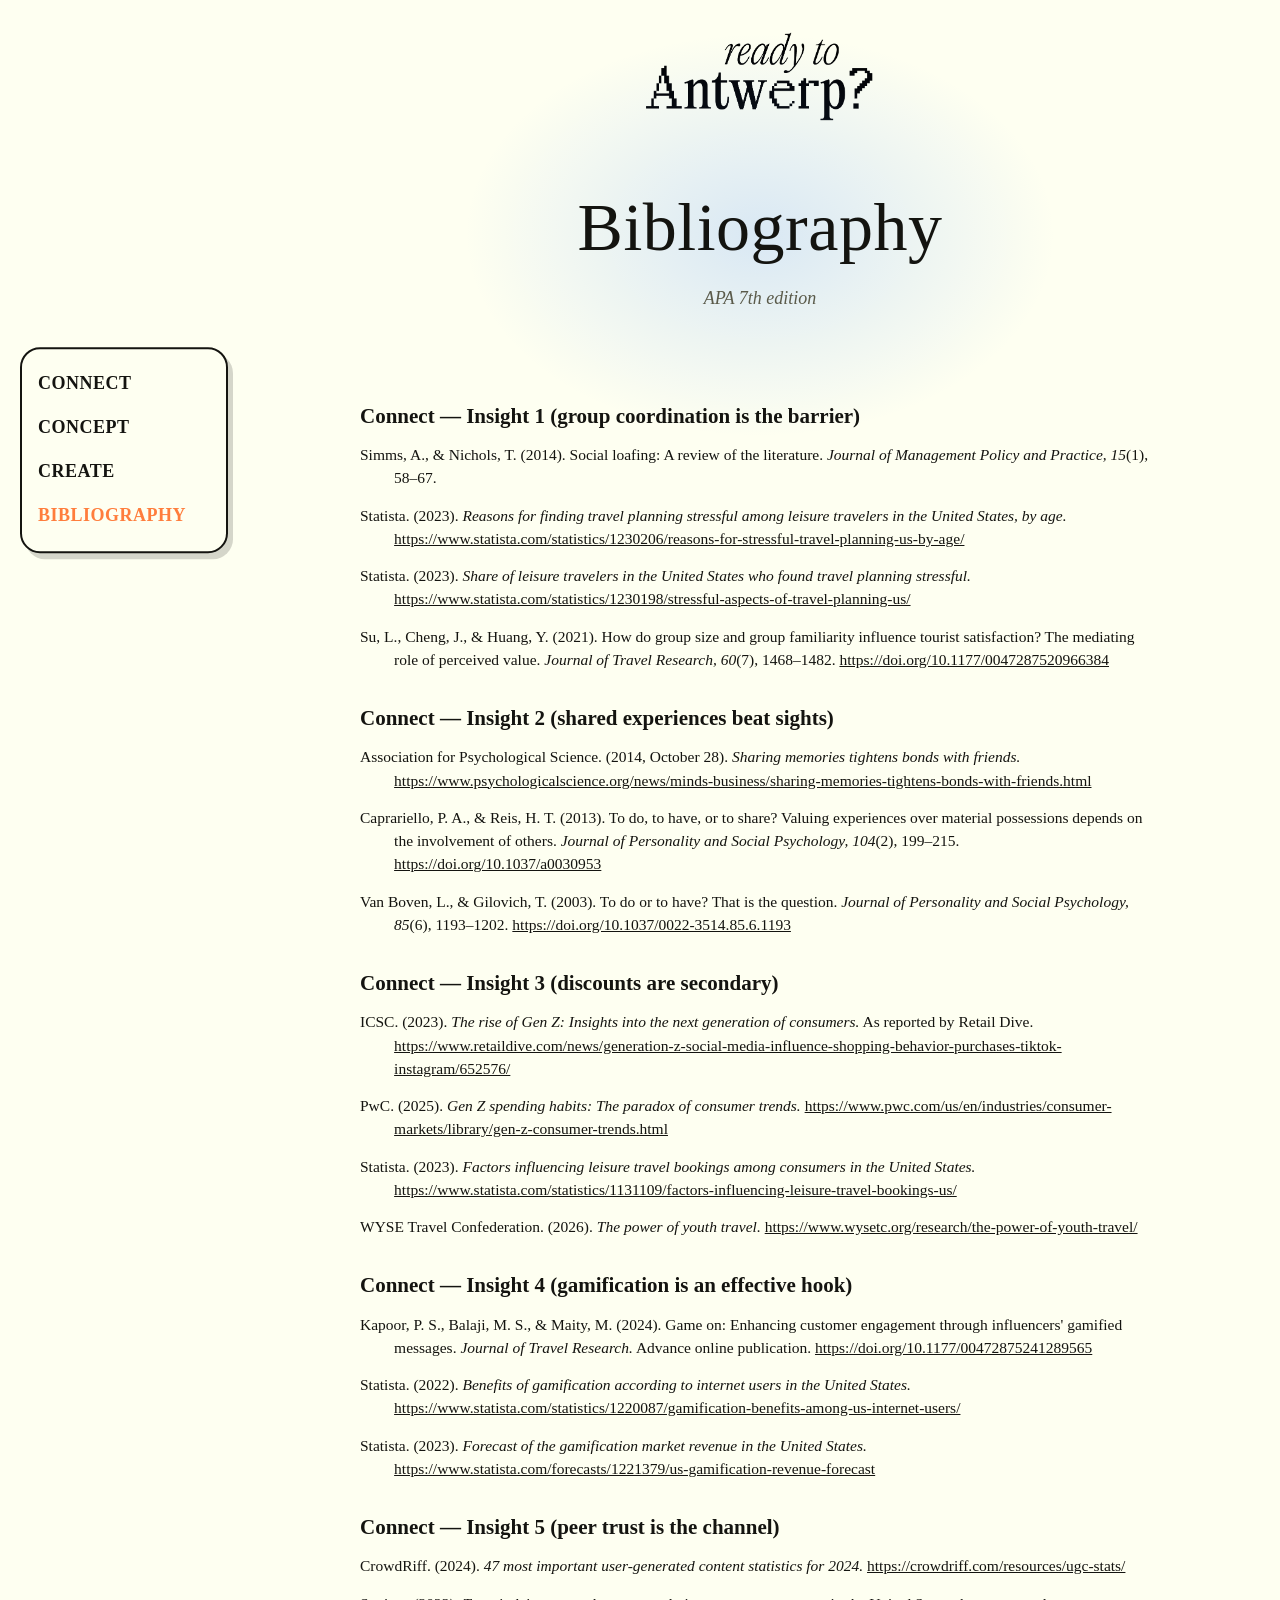
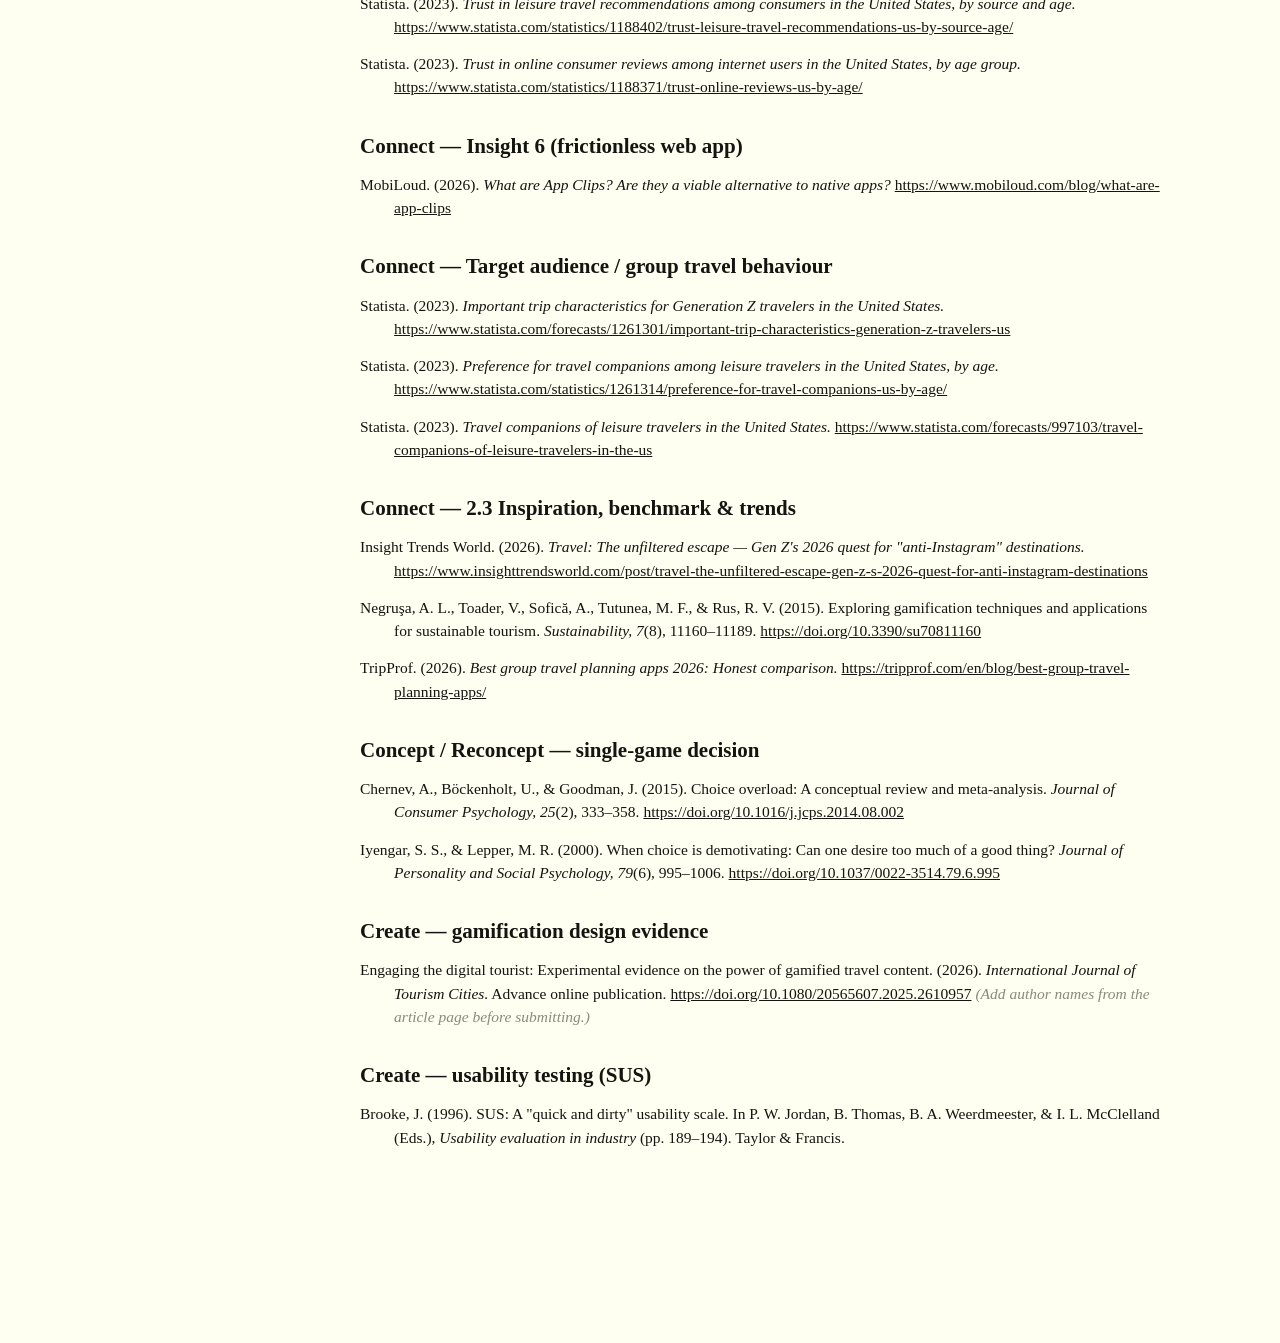
==== bibliography.html @ eff13ce2 "Initial commit" ====
<!DOCTYPE html>
<html lang="en">
<head>
<meta charset="UTF-8">
<meta name="viewport" content="width=device-width, initial-scale=1.0">
<title>Bibliography — Ready to Antwerp?</title>
<link rel="stylesheet" href="assets/style.css">
</head>

<body data-page="biblio">

<!-- ===================== MOBILE MENU BUTTON ===================== -->
<button class="menu-btn" id="menuBtn" aria-label="Open section menu">
  <span class="bars"><i></i><i></i><i></i></span> Sections
</button>

<!-- ============================================================== -->
<!--  SIDEBAR  /  TABLE OF CONTENTS                                  -->
<!-- ============================================================== -->
<nav class="toc" id="toc" aria-label="Page sections">
  <ul>
    <li class="grp" data-group="connect">
      <a class="grp-link" href="index.html">CONNECT</a>
      <ul class="sub">
        <li><a href="#meet-team">Meet team</a></li>
        <li><a href="#briefing">Briefing / Problem</a></li>
        <li><a href="#the-goal">Current / desired situation</a></li>
        <li><a href="#stakeholders">Stakeholder and target audience</a></li>
        <li><a href="#field-research">Field research</a></li>
        <li><a href="#insight-cards">Insight cards</a></li>
        <li><a href="#research-2">Research 2.0</a></li>
        <li><a href="#assumptions">Assumptions</a></li>
        <li><a href="#gamification">Gamification</a></li>
      </ul>
    </li>
    <li class="grp" data-group="concept">
      <a class="grp-link" href="concept.html">CONCEPT</a>
      <ul class="sub">
        <li><a href="#merging-concepts">Merging concepts</a></li>
        <li><a href="#hmw-question">HMW question</a></li>
        <li><a href="#gigamapping">Gigamapping</a></li>
        <li><a href="#design-principles">Design principles</a></li>
        <li><a href="#brainstorming">Brainstorming</a></li>
        <li><a href="#five-w">5 W-questions</a></li>
        <li><a href="#user-journey">User journey</a></li>
        <li><a href="#collaborations">Collaborations</a></li>
      </ul>
    </li>
    <li class="grp" data-group="create">
      <a class="grp-link" href="create.html">CREATE</a>
      <ul class="sub">
        <li><a href="#visual-style">Visual style</a></li>
        <li><a href="#prototype-test">Prototype test</a></li>
        <li><a href="#feedback">Feedback &amp; improvements</a></li>
        <li><a href="#social-campaign">Social media campaign</a></li>
        <li><a href="#tangibles">Tangibles</a></li>
        <li><a href="#next-steps">Next steps</a></li>
      </ul>
    </li>
    <li class="grp" data-group="biblio">
      <a class="grp-link" href="bibliography.html">BIBLIOGRAPHY</a>
      <ul class="sub"></ul>
    </li>
  </ul>
</nav>

<div class="page">
<div class="wrap">

  <!-- compact home lockup (links back to the Connect page) -->
  <header class="site-head reveal">
    <a href="index.html" aria-label="Ready to Antwerp — home"><img class="home-logo" src="img/logo.png" alt="Ready to Antwerp?"></a>
  </header>

  <!-- =========================================================== -->
  <!--  BIBLIOGRAPHY                                                -->
  <!-- =========================================================== -->
  <section class="sec glow" id="bibliography" data-section data-group="biblio" style="--glow:rgba(85,150,255,.22); padding-bottom:6px;">
    <h2 class="h-xl">Bibliography</h2>
    <p class="prose center" style="font-style:italic; color:#5a5a4a;">APA 7th edition</p>
  </section>

  <section class="sec" data-group="biblio">
    <div class="bib reveal">

      <h3 class="bib-h">Connect — Insight 1 (group coordination is the barrier)</h3>
      <p class="ref">Simms, A., &amp; Nichols, T. (2014). Social loafing: A review of the literature. <em>Journal of Management Policy and Practice, 15</em>(1), 58–67.</p>
      <p class="ref">Statista. (2023). <em>Reasons for finding travel planning stressful among leisure travelers in the United States, by age.</em> <a href="https://www.statista.com/statistics/1230206/reasons-for-stressful-travel-planning-us-by-age/">https://www.statista.com/statistics/1230206/reasons-for-stressful-travel-planning-us-by-age/</a></p>
      <p class="ref">Statista. (2023). <em>Share of leisure travelers in the United States who found travel planning stressful.</em> <a href="https://www.statista.com/statistics/1230198/stressful-aspects-of-travel-planning-us/">https://www.statista.com/statistics/1230198/stressful-aspects-of-travel-planning-us/</a></p>
      <p class="ref">Su, L., Cheng, J., &amp; Huang, Y. (2021). How do group size and group familiarity influence tourist satisfaction? The mediating role of perceived value. <em>Journal of Travel Research, 60</em>(7), 1468–1482. <a href="https://doi.org/10.1177/0047287520966384">https://doi.org/10.1177/0047287520966384</a></p>

      <h3 class="bib-h">Connect — Insight 2 (shared experiences beat sights)</h3>
      <p class="ref">Association for Psychological Science. (2014, October 28). <em>Sharing memories tightens bonds with friends.</em> <a href="https://www.psychologicalscience.org/news/minds-business/sharing-memories-tightens-bonds-with-friends.html">https://www.psychologicalscience.org/news/minds-business/sharing-memories-tightens-bonds-with-friends.html</a></p>
      <p class="ref">Caprariello, P. A., &amp; Reis, H. T. (2013). To do, to have, or to share? Valuing experiences over material possessions depends on the involvement of others. <em>Journal of Personality and Social Psychology, 104</em>(2), 199–215. <a href="https://doi.org/10.1037/a0030953">https://doi.org/10.1037/a0030953</a></p>
      <p class="ref">Van Boven, L., &amp; Gilovich, T. (2003). To do or to have? That is the question. <em>Journal of Personality and Social Psychology, 85</em>(6), 1193–1202. <a href="https://doi.org/10.1037/0022-3514.85.6.1193">https://doi.org/10.1037/0022-3514.85.6.1193</a></p>

      <h3 class="bib-h">Connect — Insight 3 (discounts are secondary)</h3>
      <p class="ref">ICSC. (2023). <em>The rise of Gen Z: Insights into the next generation of consumers.</em> As reported by Retail Dive. <a href="https://www.retaildive.com/news/generation-z-social-media-influence-shopping-behavior-purchases-tiktok-instagram/652576/">https://www.retaildive.com/news/generation-z-social-media-influence-shopping-behavior-purchases-tiktok-instagram/652576/</a></p>
      <p class="ref">PwC. (2025). <em>Gen Z spending habits: The paradox of consumer trends.</em> <a href="https://www.pwc.com/us/en/industries/consumer-markets/library/gen-z-consumer-trends.html">https://www.pwc.com/us/en/industries/consumer-markets/library/gen-z-consumer-trends.html</a></p>
      <p class="ref">Statista. (2023). <em>Factors influencing leisure travel bookings among consumers in the United States.</em> <a href="https://www.statista.com/statistics/1131109/factors-influencing-leisure-travel-bookings-us/">https://www.statista.com/statistics/1131109/factors-influencing-leisure-travel-bookings-us/</a></p>
      <p class="ref">WYSE Travel Confederation. (2026). <em>The power of youth travel.</em> <a href="https://www.wysetc.org/research/the-power-of-youth-travel/">https://www.wysetc.org/research/the-power-of-youth-travel/</a></p>

      <h3 class="bib-h">Connect — Insight 4 (gamification is an effective hook)</h3>
      <p class="ref">Kapoor, P. S., Balaji, M. S., &amp; Maity, M. (2024). Game on: Enhancing customer engagement through influencers' gamified messages. <em>Journal of Travel Research.</em> Advance online publication. <a href="https://doi.org/10.1177/00472875241289565">https://doi.org/10.1177/00472875241289565</a></p>
      <p class="ref">Statista. (2022). <em>Benefits of gamification according to internet users in the United States.</em> <a href="https://www.statista.com/statistics/1220087/gamification-benefits-among-us-internet-users/">https://www.statista.com/statistics/1220087/gamification-benefits-among-us-internet-users/</a></p>
      <p class="ref">Statista. (2023). <em>Forecast of the gamification market revenue in the United States.</em> <a href="https://www.statista.com/forecasts/1221379/us-gamification-revenue-forecast">https://www.statista.com/forecasts/1221379/us-gamification-revenue-forecast</a></p>

      <h3 class="bib-h">Connect — Insight 5 (peer trust is the channel)</h3>
      <p class="ref">CrowdRiff. (2024). <em>47 most important user-generated content statistics for 2024.</em> <a href="https://crowdriff.com/resources/ugc-stats/">https://crowdriff.com/resources/ugc-stats/</a></p>
      <p class="ref">Statista. (2023). <em>Trust in leisure travel recommendations among consumers in the United States, by source and age.</em> <a href="https://www.statista.com/statistics/1188402/trust-leisure-travel-recommendations-us-by-source-age/">https://www.statista.com/statistics/1188402/trust-leisure-travel-recommendations-us-by-source-age/</a></p>
      <p class="ref">Statista. (2023). <em>Trust in online consumer reviews among internet users in the United States, by age group.</em> <a href="https://www.statista.com/statistics/1188371/trust-online-reviews-us-by-age/">https://www.statista.com/statistics/1188371/trust-online-reviews-us-by-age/</a></p>

      <h3 class="bib-h">Connect — Insight 6 (frictionless web app)</h3>
      <p class="ref">MobiLoud. (2026). <em>What are App Clips? Are they a viable alternative to native apps?</em> <a href="https://www.mobiloud.com/blog/what-are-app-clips">https://www.mobiloud.com/blog/what-are-app-clips</a></p>

      <h3 class="bib-h">Connect — Target audience / group travel behaviour</h3>
      <p class="ref">Statista. (2023). <em>Important trip characteristics for Generation Z travelers in the United States.</em> <a href="https://www.statista.com/forecasts/1261301/important-trip-characteristics-generation-z-travelers-us">https://www.statista.com/forecasts/1261301/important-trip-characteristics-generation-z-travelers-us</a></p>
      <p class="ref">Statista. (2023). <em>Preference for travel companions among leisure travelers in the United States, by age.</em> <a href="https://www.statista.com/statistics/1261314/preference-for-travel-companions-us-by-age/">https://www.statista.com/statistics/1261314/preference-for-travel-companions-us-by-age/</a></p>
      <p class="ref">Statista. (2023). <em>Travel companions of leisure travelers in the United States.</em> <a href="https://www.statista.com/forecasts/997103/travel-companions-of-leisure-travelers-in-the-us">https://www.statista.com/forecasts/997103/travel-companions-of-leisure-travelers-in-the-us</a></p>

      <h3 class="bib-h">Connect — 2.3 Inspiration, benchmark &amp; trends</h3>
      <p class="ref">Insight Trends World. (2026). <em>Travel: The unfiltered escape — Gen Z's 2026 quest for "anti-Instagram" destinations.</em> <a href="https://www.insighttrendsworld.com/post/travel-the-unfiltered-escape-gen-z-s-2026-quest-for-anti-instagram-destinations">https://www.insighttrendsworld.com/post/travel-the-unfiltered-escape-gen-z-s-2026-quest-for-anti-instagram-destinations</a></p>
      <p class="ref">Negruşa, A. L., Toader, V., Sofică, A., Tutunea, M. F., &amp; Rus, R. V. (2015). Exploring gamification techniques and applications for sustainable tourism. <em>Sustainability, 7</em>(8), 11160–11189. <a href="https://doi.org/10.3390/su70811160">https://doi.org/10.3390/su70811160</a></p>
      <p class="ref">TripProf. (2026). <em>Best group travel planning apps 2026: Honest comparison.</em> <a href="https://tripprof.com/en/blog/best-group-travel-planning-apps/">https://tripprof.com/en/blog/best-group-travel-planning-apps/</a></p>

      <h3 class="bib-h">Concept / Reconcept — single-game decision</h3>
      <p class="ref">Chernev, A., Böckenholt, U., &amp; Goodman, J. (2015). Choice overload: A conceptual review and meta-analysis. <em>Journal of Consumer Psychology, 25</em>(2), 333–358. <a href="https://doi.org/10.1016/j.jcps.2014.08.002">https://doi.org/10.1016/j.jcps.2014.08.002</a></p>
      <p class="ref">Iyengar, S. S., &amp; Lepper, M. R. (2000). When choice is demotivating: Can one desire too much of a good thing? <em>Journal of Personality and Social Psychology, 79</em>(6), 995–1006. <a href="https://doi.org/10.1037/0022-3514.79.6.995">https://doi.org/10.1037/0022-3514.79.6.995</a></p>

      <h3 class="bib-h">Create — gamification design evidence</h3>
      <p class="ref">Engaging the digital tourist: Experimental evidence on the power of gamified travel content. (2026). <em>International Journal of Tourism Cities.</em> Advance online publication. <a href="https://doi.org/10.1080/20565607.2025.2610957">https://doi.org/10.1080/20565607.2025.2610957</a> <span class="ref-note">(Add author names from the article page before submitting.)</span></p>

      <h3 class="bib-h">Create — usability testing (SUS)</h3>
      <p class="ref">Brooke, J. (1996). SUS: A "quick and dirty" usability scale. In P. W. Jordan, B. Thomas, B. A. Weerdmeester, &amp; I. L. McClelland (Eds.), <em>Usability evaluation in industry</em> (pp. 189–194). Taylor &amp; Francis.</p>

    </div>
  </section>

</div><!-- /wrap -->
</div><!-- /page -->

<script src="assets/app.js"></script>
</body>
</html>
---- assets/style.css ----
/* ===========================================================================
   1. FONTS  (the two project fonts, loaded from the /fonts folder)
   =========================================================================== */
@font-face{font-family:'Pixel';src:url('fonts/Pixelated-Regular.otf') format('opentype');font-display:swap;}
@font-face{font-family:'Deco';src:url('fonts/Decorative-serif-Ultralight.otf') format('opentype');font-weight:200;font-style:normal;font-display:swap;}
@font-face{font-family:'Deco';src:url('fonts/Decorative-serif-UltralightItalic.otf') format('opentype');font-weight:200;font-style:italic;font-display:swap;}
@font-face{font-family:'Deco';src:url('fonts/Decorative-serif-Regular.otf') format('opentype');font-weight:400;font-style:normal;font-display:swap;}
@font-face{font-family:'Deco';src:url('fonts/Decorative-serif-Italic.otf') format('opentype');font-weight:400;font-style:italic;font-display:swap;}
@font-face{font-family:'Deco';src:url('fonts/Decorative-serif-Ultrabold.otf') format('opentype');font-weight:800;font-style:normal;font-display:swap;}
@font-face{font-family:'Deco';src:url('fonts/Decorative-serif-UltraboldItalic.otf') format('opentype');font-weight:800;font-style:italic;font-display:swap;}

/* ===========================================================================
   2. DESIGN TOKENS  (the project palette)
   =========================================================================== */
:root{
  --black:#000000; --white:#FFFFFF;
  --orange:#FF7D3C; --blue:#5596FF; --pink:#FF82DC;
  --green:#00D77D; --lime:#D2FF4B; --bone:#D2D2BE;
  --bg:#FEFFF1;
  --ink:#141410;                 /* near-black for body text */
  --sidebar-w:208px;
  --maxw:1080px;                 /* content width */
  --readw:660px;                 /* narrower width for paragraphs */
  --shadow:5px 6px 0 rgba(0,0,0,.82);   /* unified hard drop shadow (no fade) */
  --shadow-sm:3px 4px 0 rgba(0,0,0,.82);
}

/* ===========================================================================
   3. BASE
   =========================================================================== */
*{box-sizing:border-box;}
html{scroll-behavior:smooth;}
body{
  margin:0; background:var(--bg); color:var(--ink);
  font-family:'Deco',Georgia,'Times New Roman',serif; font-weight:400;
  font-size:18px; line-height:1.55; -webkit-font-smoothing:antialiased;
  overflow-x:hidden;
}
img{max-width:100%; height:auto; display:block;}
a{color:inherit;}

/* page wrapper leaves room on the left for the floating menu (desktop) */
.page{ padding:0 24px 120px calc(var(--sidebar-w) + 56px); }
.wrap{ max-width:var(--maxw); margin:0 auto; }

/* paragraphs */
.prose{ max-width:var(--readw); margin:0 auto 1em; text-align:justify; hyphens:auto; }
.prose.center{ text-align:center; }
.prose em,em{ font-style:italic; }
.prose strong,strong{ font-weight:800; }

/* shared headings */
.h-xl{ font-weight:400; font-size:clamp(40px,6.4vw,68px); line-height:1; text-align:center; margin:0 0 .35em; letter-spacing:.5px; }
.h-mid{ font-weight:200; font-size:clamp(30px,4.4vw,46px); line-height:1.05; margin:0 0 .5em; }
.eyebrow{ font-weight:800; font-size:15px; letter-spacing:1.5px; text-transform:uppercase; margin:0 0 .4em; }

/* a hand-drawn-ish underline under a span */
.ul{ background-image:url("data:image/svg+xml;utf8,<svg xmlns='http://www.w3.org/2000/svg' width='120' height='10' viewBox='0 0 120 10'><path d='M2 6 C 24 2, 40 9, 62 5 S 100 2, 118 6' fill='none' stroke='%23141410' stroke-width='2' stroke-linecap='round'/></svg>");
  background-repeat:no-repeat; background-position:left bottom; background-size:100% 9px; padding-bottom:8px; }

/* section spacing + optional soft colour glow behind a block */
.sec{ position:relative; padding:60px 0; }
.sec > *{ position:relative; z-index:1; }
[data-section]{ scroll-margin-top:84px; }
.sec.glow::before{ content:""; position:absolute; z-index:0; left:50%; top:50%;
  width:min(820px,92vw); height:min(560px,70vh); transform:translate(-50%,-50%);
  background:radial-gradient(closest-side, var(--glow,transparent), transparent 72%); pointer-events:none; }

/* reveal-on-scroll */
.reveal{ opacity:0; transform:translateY(20px); transition:opacity .7s ease, transform .7s ease; }
.reveal.in-view{ opacity:1; transform:none; }
@media (prefers-reduced-motion:reduce){
  html{scroll-behavior:auto;}
  .reveal{opacity:1; transform:none; transition:none;}
}

/* ===========================================================================
   4. SIDEBAR  (floating table of contents, Wikipedia-style)
   =========================================================================== */
.toc{
  position:fixed; left:20px; top:50%; transform:translateY(-50%);
  width:var(--sidebar-w); max-height:88vh; overflow:auto; z-index:50;
  background:var(--bg); border:2.5px solid var(--ink); border-radius:20px;
  padding:18px 16px; box-shadow:5px 6px 0 rgba(0,0,0,.16);
}
.toc ul{ list-style:none; margin:0; padding:0; }
.toc .grp + .grp{ margin-top:10px; }
.toc .grp-link{ display:block; text-decoration:none; font-weight:800;
  font-size:18px; letter-spacing:.5px; padding:3px 0; color:var(--ink); transition:color .2s; }
.toc .grp.active > .grp-link{ color:var(--orange); }
.toc .sub{ max-height:0; overflow:hidden; transition:max-height .45s ease; }
.toc .grp.active .sub{ max-height:340px; }
.toc .sub li{ margin:2px 0; }
.toc .sub a{ display:block; text-decoration:none; font-size:14.5px; line-height:1.3;
  color:#555; padding:4px 8px; border-left:2px solid transparent; border-radius:0 8px 8px 0; transition:.2s; }
.toc .sub a:hover{ color:var(--ink); background:rgba(0,0,0,.04); }
.toc .sub a.active{ color:var(--ink); font-weight:800; border-left-color:var(--orange); background:rgba(255,125,60,.10); }

/* mobile menu toggle (hidden on desktop) */
.menu-btn{ display:none; }

/* ===========================================================================
   5. HERO
   =========================================================================== */
.hero{ padding-top:54px; }
.hero-row{ display:flex; align-items:center; justify-content:center; gap:clamp(8px,3vw,40px); flex-wrap:nowrap; }
.hero-row .side{ width:clamp(120px,17vw,250px); flex:0 0 auto; }
.hero-row .side.r{ transform:scaleX(1); }
.hero-logo{ width:clamp(220px,34vw,440px); flex:0 0 auto; }
.hook{ text-align:center; margin:30px auto 0; max-width:760px; }
.hook h2{ font-weight:200; font-size:clamp(22px,3.1vw,33px); line-height:1.2; margin:0 0 .7em; }

/* ===========================================================================
   6. MEET TEAM
   =========================================================================== */
.team{ display:flex; flex-wrap:wrap; justify-content:center; gap:clamp(10px,2.4vw,30px); margin-top:18px; }
.member{ width:140px; text-align:center; }
.badge{ position:relative; width:140px; height:140px; margin:0 auto 12px; display:grid; place-items:center; }
.badge .burst{ position:absolute; inset:0; width:100%; height:100%; object-fit:contain; }
.badge .face{ position:relative; z-index:2; max-width:78%; max-height:78%; width:auto; }
.name-pill{ display:inline-block; font-weight:800; font-size:15px; padding:4px 16px;
  border:2px solid var(--ink); border-radius:999px; box-shadow:var(--shadow-sm); }

/* HEYY THERE intro block */
.intro-block{ max-width:var(--readw); margin:46px auto 0; }

/* ===========================================================================
   7. BRIEFING / PROBLEM bubbles
   =========================================================================== */
.bubbles{ position:relative; max-width:880px; margin:50px auto 0; }
.bubble{ background:var(--bg); border:3px solid var(--ink); border-radius:120px; padding:40px 60px; position:relative; }
.bubble h3{ display:flex; align-items:center; gap:8px; font-weight:400; font-size:clamp(28px,3.6vw,40px); margin:0 0 .35em; }
.bubble .prose{ margin-bottom:0; }
/* big pills: black stroke + a coloured drop-shadow that itself carries a black stroke
   (two stacked hard shadows — coloured fill on top, black spread behind = outline) */
.bubble--brief{ width:min(78%,560px); box-shadow:7px 9px 0 0 var(--green), 7px 9px 0 3px var(--ink); }
.bubble--prob{ width:min(82%,600px); margin:-18px 0 0 auto; position:relative; box-shadow:7px 9px 0 0 var(--orange), 7px 9px 0 3px var(--ink); }
.bubble--prob h3{ justify-content:flex-end; }
/* chocolate mascot peeking over the join of the two bubbles */
.choco{ position:absolute; left:42%; top:-66px; width:84px; z-index:4; }
@media (max-width:760px){
  .choco{ display:none; }
  .bubble--brief,.bubble--prob{ width:100%; margin:0; }
  .bubble--prob{ margin-top:22px; }
}

/* ===========================================================================
   8. THE GOAL (phones)
   =========================================================================== */
.goal{ display:flex; flex-wrap:wrap; align-items:center; justify-content:center; gap:10px 16px; max-width:1040px; margin:26px auto 0; }
.goal-side{ display:flex; flex-direction:column; align-items:center; }
.goal-side h4{ font-weight:200; font-size:24px; text-align:center; margin:0 0 16px; }
.goal-pair{ display:flex; align-items:center; gap:18px; }
.phone{ width:198px; flex:0 0 auto; border:3px solid var(--ink); border-radius:26px; }
.phone--current{ box-shadow:6px 8px 0 0 var(--orange), 6px 8px 0 3px var(--ink); }
.phone--desired{ box-shadow:6px 8px 0 0 var(--green), 6px 8px 0 3px var(--ink); }
.goal-list{ list-style:none; margin:0; padding:0; font-size:15.5px; line-height:1.3; width:172px; }
.goal-list li{ padding:4px 0 4px 18px; position:relative; }
.goal-list li::before{ content:"•"; position:absolute; left:2px; color:var(--orange); }
.goal-arrow{ flex:0 0 auto; width:92px; align-self:center; }
@media (max-width:980px){ .goal-arrow{ transform:rotate(90deg); width:64px; margin:2px 0; } }
@media (max-width:560px){ .goal-pair{ flex-direction:column; gap:10px; } .goal-list{ width:auto; max-width:280px; } }

/* ===========================================================================
   9. STAKEHOLDERS & TARGET AUDIENCE
   =========================================================================== */
.stake{ position:relative; max-width:900px; margin:0 auto; }
.stake-top{ position:relative; min-height:clamp(120px,15vw,178px); margin-bottom:4px; }
.stake-illo{ position:absolute; left:0; top:0; width:clamp(168px,18vw,220px); z-index:2; padding:16px;
  background:radial-gradient(closest-side, rgba(255,130,220,.55), rgba(255,130,220,.16) 60%, transparent 78%); }
.stake-title{ font-weight:400; font-size:clamp(38px,6vw,66px); line-height:1.0; text-align:right; margin:0; letter-spacing:.5px; }
/* free-positioned pill cluster: stakeholder pills around a centred friend-groups 'bubble' */
.stake-cluster{ position:relative; max-width:760px; height:220px; margin:10px auto 18px; }
.stake-cluster .sp{ position:absolute; height:auto; }
.sp-friend{ left:48%; top:52%; transform:translate(-50%,-50%) rotate(-5deg); z-index:2; }
.sp-initiative{ left:50%; top:0; transform:translateX(-50%) rotate(-3deg); }
.sp-local{ right:3%; top:24px; transform:rotate(3deg); }
.sp-city{ right:9%; bottom:2px; transform:rotate(-2deg); }
/* two text columns: target audience (left) + stakeholders (right) */
.stake-text{ display:grid; grid-template-columns:1fr 1fr; gap:28px 46px; max-width:980px; margin:6px auto 0; }
.stake-text .prose{ max-width:none; margin:0; }
@media (max-width:760px){ .stake-text{ grid-template-columns:1fr; gap:16px; } }
@media (max-width:680px){
  .stake-cluster{ height:auto; display:flex; flex-wrap:wrap; justify-content:center; align-items:center; gap:12px; }
  .stake-cluster .sp{ position:static; transform:none; }
}
@media (max-width:680px){ .stake-title{ text-align:center; } .stake-illo{ position:static; margin:0 auto 8px; } .stake-top{ min-height:0; } }

/* ===========================================================================
   10. EXPERIENCE THEMES
   =========================================================================== */
.themes{ display:flex; flex-wrap:wrap; justify-content:center; gap:clamp(8px,1.6vw,22px); margin:6px 0 30px; align-items:flex-start; }
.theme{ width:150px; text-align:center; }
.theme .card{ width:150px; margin:0 auto; transition:transform .25s ease; }
/* slight hand-placed tilts so the row doesn't read as a rigid grid */
.theme:nth-child(1) .card{ transform:rotate(-5deg); }
.theme:nth-child(2) .card{ transform:rotate(3.5deg); }
.theme:nth-child(3) .card{ transform:rotate(-3deg); }
.theme:nth-child(4) .card{ transform:rotate(4.5deg); }
.theme:nth-child(5) .card{ transform:rotate(-4deg); }
.theme:nth-child(6) .card{ transform:rotate(2.5deg); }
.theme:hover .card{ transform:rotate(0deg); }
.theme .to{ height:60px; display:flex; align-items:center; justify-content:center; margin-top:2px; }
.theme .to svg{ width:40px; height:56px; }
.theme .label{ font-weight:400; font-size:16px; line-height:1.15; }
.theme .label .ul{ background-size:100% 7px; padding-bottom:5px; }

/* ===========================================================================
   11. RESEARCH
   =========================================================================== */
.research-intro{ display:grid; grid-template-columns:1.2fr .8fr; gap:24px; align-items:center; max-width:980px; margin:0 auto 4px; }
.research-intro .illo{ width:min(360px,100%); margin:0 auto; padding:22px;
  background:radial-gradient(closest-side, rgba(85,150,255,.5), rgba(85,150,255,.15) 60%, transparent 80%); }
.rq h4{ font-weight:800; font-size:17px; margin:0 0 8px; }
.rq ul{ margin:0; padding-left:20px; }
.rq li{ margin:5px 0; }
.subsec{ padding:48px 0 0; }
/* clickable tabs */
.tabs{ display:flex; flex-wrap:wrap; gap:14px; justify-content:center; margin:26px auto 6px; }
.tab{ font-family:'Deco',Georgia,serif; font-weight:400; font-size:19px; padding:10px 34px; border:2px solid var(--ink);
  border-radius:12px; background:var(--white); color:var(--ink); cursor:pointer; box-shadow:var(--shadow);
  transition:background .15s ease, transform .04s ease, box-shadow .04s ease; }
.tab:hover{ background:#f4f4e0; }
.tab:active{ transform:translate(2px,2px); box-shadow:var(--shadow-sm); }
.tab.active{ background:var(--lime); font-weight:800; }
.tabpanel{ display:none; }
.tabpanel.active{ display:block; }
@media (max-width:820px){ .research-intro{ grid-template-columns:1fr; } .research-intro .illo{ order:-1; max-width:260px; } }

/* ===========================================================================
   12. FIELD RESEARCH (lime cards)
   =========================================================================== */
.field-grid{ display:grid; grid-template-columns:repeat(4,1fr); gap:18px; max-width:1000px; margin:0 auto; }
.note{ background:var(--lime); border:2px solid var(--ink); border-radius:8px; padding:16px 16px 18px; box-shadow:var(--shadow);
  font-size:15.5px; line-height:1.4; }
.note .who{ font-weight:800; display:block; margin-bottom:8px; }
@media (max-width:900px){ .field-grid{ grid-template-columns:repeat(2,1fr); } }
@media (max-width:480px){ .field-grid{ grid-template-columns:1fr; } }

/* ===========================================================================
   13. INSIGHT CARDS (orange)
   =========================================================================== */
/* description on one side, the card grid on the other */
.insight-wrap{ display:grid; grid-template-columns:.82fr 1.18fr; gap:30px; align-items:center; max-width:1000px; margin:0 auto; }
.insight-desc .prose{ text-align:left; max-width:none; }
.insight-grid{ display:grid; grid-template-columns:1fr 1fr; gap:18px; margin:0; }
.insight{ background:var(--orange); border:2px solid var(--ink); border-radius:12px; padding:26px 20px; min-height:100px;
  display:flex; align-items:center; justify-content:center; text-align:center; font-size:16.5px; line-height:1.35;
  box-shadow:var(--shadow); }
@media (max-width:820px){ .insight-wrap{ grid-template-columns:1fr; } }
@media (max-width:480px){ .insight-grid{ grid-template-columns:1fr; } }

/* ===========================================================================
   14. ASSUMPTIONS accordion
   =========================================================================== */
.assume-wrap{ max-width:880px; margin:18px auto 0; position:relative; }
.click-hint{ position:absolute; left:-66px; top:-6px; width:58px; transform:rotate(-8deg); z-index:3; }
@media (max-width:980px){ .click-hint{ display:none; } }
.acc{ position:relative; margin:0 0 18px; padding-left:30px; }
.acc-head{ width:100%; text-align:left; cursor:pointer; border:0; background:none; padding:0; font:inherit;
  display:flex; align-items:stretch; gap:0; position:relative; }
.acc-badge{ position:absolute; left:-30px; top:50%; transform:translateY(-50%); z-index:3;
  width:54px; height:54px; border-radius:50%; background:var(--orange); border:2px solid var(--ink);
  display:grid; place-items:center; font-weight:800; font-size:20px; box-shadow:var(--shadow-sm); }
.acc-bar{ flex:1; background:var(--white); border:2px solid var(--ink); border-radius:14px;
  padding:15px 24px 15px 42px; display:flex; align-items:center; justify-content:space-between; gap:14px;
  box-shadow:var(--shadow); }
.acc-bar .t{ font-weight:800; font-size:16.5px; line-height:1.25; }
.acc-chev{ flex:0 0 auto; width:22px; height:22px; transition:transform .35s ease; }
.acc.open .acc-chev{ transform:rotate(180deg); }
.acc-panel{ max-height:0; overflow:hidden; transition:max-height .5s ease; }
.acc.open .acc-panel{ max-height:2600px; }
.acc-inner{ background:var(--white); border:2px solid var(--ink); border-top:0;
  border-radius:0 0 14px 14px; margin:-6px 6px 0; padding:24px 28px 22px; font-size:15px; line-height:1.5; }
.acc-inner p{ margin:0 0 .8em; }
.acc-inner .lead{ font-weight:800; }
.acc-inner h5{ font-weight:800; font-size:15px; margin:14px 0 6px; }
.acc-inner ul{ margin:0; padding-left:20px; }
.acc-inner li{ margin:5px 0; word-break:break-word; }
.acc-inner a{ text-decoration:underline; }

/* ===========================================================================
   14b. RESEARCH 2.0  (three pillar images)
   =========================================================================== */
.r2-grid{ display:flex; flex-wrap:wrap; justify-content:center; align-items:flex-end;
  gap:clamp(16px,3vw,44px); max-width:1000px; margin:24px auto 0; }
.r2-item{ margin:0; text-align:center; }
.r2-item img{ width:clamp(190px,24vw,300px); height:auto; }
.r2-item figcaption{ font-weight:800; font-size:16px; margin-top:10px; }

/* ===========================================================================
   14c. GAMIFICATION  (swipeable reference cards)
   =========================================================================== */
.swiper{ position:relative; max-width:1000px; margin:12px auto 0; padding:0 54px; }
.swipe-viewport{ overflow:hidden; }
.swipe-track{ display:flex; transition:transform .42s ease; }
.gcard{ flex:0 0 100%; padding:8px 0 4px; }
.gcard-inner{ display:grid; grid-template-columns:auto 1fr; gap:30px; align-items:start;
  background:var(--bg); border:3px solid var(--ink); border-radius:34px; padding:28px 32px; margin:4px 16px 18px 4px; }
.gcard-inner.sh-blue{ box-shadow:7px 9px 0 0 var(--blue), 7px 9px 0 3px var(--ink); }
.gcard-inner.sh-orange{ box-shadow:7px 9px 0 0 var(--orange), 7px 9px 0 3px var(--ink); }
.gcard-inner.sh-green{ box-shadow:7px 9px 0 0 var(--green), 7px 9px 0 3px var(--ink); }
.gcard .shot{ width:clamp(150px,18vw,210px); border:2.5px solid var(--ink); border-radius:18px; align-self:start; }
.gcard-body h4{ font-weight:800; font-size:clamp(20px,2.6vw,26px); margin:0 0 .35em; }
.gcard-body .gintro{ margin:0 0 1em; font-style:italic; }
.gcard-body ul{ margin:0; padding-left:20px; }
.gcard-body li{ margin:9px 0; line-height:1.42; }
.gcard-body .lead{ font-weight:800; }
.swipe-btn{ position:absolute; top:46%; transform:translateY(-50%); width:44px; height:44px; border-radius:50%;
  border:2.5px solid var(--ink); background:var(--bg); cursor:pointer; font-size:26px; line-height:1;
  display:grid; place-items:center; box-shadow:var(--shadow-sm); z-index:3; font-family:inherit; padding:0; }
.swipe-btn:hover{ background:#f4f4e0; }
.swipe-btn.prev{ left:0; } .swipe-btn.next{ right:0; }
.swipe-dots{ display:flex; gap:10px; justify-content:center; margin-top:18px; }
.swipe-dot{ width:11px; height:11px; border-radius:50%; border:2px solid var(--ink); background:var(--bg);
  cursor:pointer; padding:0; transition:background .2s; }
.swipe-dot.active{ background:var(--ink); }
@media (max-width:760px){
  .gcard-inner{ grid-template-columns:1fr; gap:18px; justify-items:center; }
  .gcard .shot{ width:170px; }
  .swiper{ padding:0 42px; }
}

/* ===========================================================================
   15. SECTION TRANSITION  ("go to Concept")
   =========================================================================== */
.transition{ text-align:center; padding:90px 0; }
.transition .small{ font-weight:200; font-size:clamp(22px,3vw,30px); }
.transition .big{ font-family:'Pixel',monospace; font-size:clamp(40px,7vw,76px); text-decoration:none; color:var(--ink); display:block; margin-top:4px; }

/* ===========================================================================
   16. STUB SECTIONS (Concept / Create / Bibliography placeholders)
   =========================================================================== */
.stub{ text-align:center; padding:54px 0; }
.stub .placeholder{ max-width:520px; margin:0 auto; color:#8a8a7a; font-style:italic; }
.stub-sub{ height:1px; } /* invisible anchor target spacer */

/* ===========================================================================
   17. RESPONSIVE — sidebar to mobile drawer
   =========================================================================== */
@media (max-width:1080px){
  .page{ padding-left:24px; padding-top:64px; }
  .toc{ left:50%; top:60px; transform:translateX(-50%); width:min(420px,92vw); max-height:70vh;
    display:none; }
  .toc.open{ display:block; }
  .menu-btn{ display:flex; position:fixed; top:14px; left:14px; z-index:60; align-items:center; gap:8px;
    background:var(--bg); border:2.5px solid var(--ink); border-radius:999px; padding:9px 18px; cursor:pointer;
    font-family:inherit; font-weight:800; font-size:15px; box-shadow:3px 4px 0 rgba(0,0,0,.16); }
  .menu-btn .bars{ width:18px; height:13px; display:inline-flex; flex-direction:column; justify-content:space-between; }
  .menu-btn .bars i{ height:2.5px; background:var(--ink); border-radius:2px; display:block; }
}

/* ===========================================================================
   18. SUB-PAGE HEADER  (Concept / Create / Bibliography pages)
   =========================================================================== */
.site-head{ padding:30px 0 0; text-align:center; }
.site-head a{ display:inline-block; line-height:0; }
.site-head .home-logo{ width:clamp(150px,22vw,230px); }
.placeholder{ color:#8a8a7a; font-style:italic; }
.page-note{ max-width:560px; margin:0 auto; color:#8a8a7a; font-style:italic; }

/* ===========================================================================
   19. CONCEPT PAGE
   =========================================================================== */
.c-twocol{ display:grid; grid-template-columns:1fr 1fr; gap:30px; align-items:center; max-width:980px; margin:6px auto 0; }
.c-twocol img{ max-width:100%; margin:0 auto; }
@media (max-width:820px){ .c-twocol{ grid-template-columns:1fr; gap:18px; } }

/* bordered text card (merging / hmw text blocks) */
.c-card{ background:var(--bg); border:2.5px solid var(--ink); border-radius:18px; padding:22px 26px; box-shadow:var(--shadow); }
.c-card .prose{ max-width:none; margin:0; text-align:left; }

/* merging concepts: stacked concept images + connector arrows */
.merge-imgs{ display:flex; flex-direction:column; align-items:center; gap:6px; }
.merge-imgs .arrow{ width:50px; }

/* image rows (gigamapping, brainstorming, 5W) */
.c-imgrow{ display:flex; flex-wrap:wrap; justify-content:center; align-items:center; gap:18px; max-width:1000px; margin:18px auto 0; }
.c-imgrow img{ max-width:min(100%,460px); flex:1 1 280px; }

/* design principles 2x2 */
.principles{ display:grid; grid-template-columns:1fr 1fr; gap:22px; max-width:920px; margin:18px auto 0; }
.principle{ background:var(--bg); border:3px solid var(--ink); border-radius:16px; padding:20px 22px; box-shadow:var(--shadow); }
.principle h4{ font-weight:800; font-size:19px; margin:0 0 8px; }
.principle p{ margin:0 0 10px; font-size:15.5px; line-height:1.45; }
.principle .based{ font-size:13px; font-style:italic; color:#5a5a4a; margin:0; }
.principle.p-orange{ border-color:var(--orange); } .principle.p-pink{ border-color:var(--pink); }
.principle.p-green{ border-color:var(--green); }   .principle.p-blue{ border-color:var(--blue); }
@media (max-width:760px){ .principles{ grid-template-columns:1fr; } }

/* collaborations */
.collabs{ display:grid; grid-template-columns:repeat(3,1fr); gap:22px; max-width:980px; margin:18px auto 0; }
.collab{ background:var(--green); border:2.5px solid var(--ink); border-radius:16px; padding:22px; box-shadow:var(--shadow); }
.collab h4{ font-weight:800; font-size:18px; margin:0 0 10px; }
.collab p{ margin:0; font-size:15px; line-height:1.45; }
@media (max-width:780px){ .collabs{ grid-template-columns:1fr; } }

/* user journey: phase buttons */
.uj-btns{ display:flex; flex-wrap:wrap; justify-content:center; gap:16px; max-width:980px; margin:10px auto 0; }
.uj-btn{ border:0; background:none; padding:0; cursor:pointer; transition:transform .15s ease; }
.uj-btn img{ width:clamp(120px,15vw,170px); }
.uj-btn:hover{ transform:translateY(-4px) rotate(-2deg); }
.uj-hint{ text-align:center; font-style:italic; color:#8a8a7a; margin:0 0 6px; }

/* user journey: card 'in front of the page' */
.uj-modal{ position:fixed; inset:0; z-index:100; display:none; align-items:center; justify-content:center; background:rgba(20,20,16,.55); padding:24px; }
.uj-modal.open{ display:flex; }
.uj-card{ position:relative; background:none; border:0; box-shadow:none; padding:0; min-height:0; width:min(1100px,92vw); max-width:none; display:block; }
.uj-phase-title{ font-family:'Pixel',monospace; font-weight:400; font-size:30px; margin:0 0 16px; text-align:center; }
.uj-card-body{ flex:1; }
.uj-arrow{ position:absolute; top:50%; transform:translateY(-50%); width:46px; height:46px; border-radius:50%; border:2.5px solid var(--ink); background:var(--lime); cursor:pointer; font-size:22px; line-height:1; box-shadow:var(--shadow-sm); }
.uj-prev{ left:-23px; } .uj-next{ right:-23px; }
@media (max-width:560px){ .uj-prev{ left:6px; } .uj-next{ right:6px; } }

/* ---- Concept page: image-led sections + tweaks ---- */
.c-fullimg{ display:block; max-width:min(100%,960px); margin:18px auto 0; }

/* HMW: plain text overlapping the card image */
.hmw{ position:relative; display:flex; flex-wrap:wrap; align-items:center; justify-content:center; max-width:960px; margin:6px auto 0; }
.hmw-text{ position:relative; z-index:2; max-width:800px; margin-right:-400px; }
.hmw-text .prose{ max-width:none; margin:0; text-align:left; }
.hmw-card{ max-width:min(520px,56%); position:relative; top:70px; }
@media (max-width:820px){ .hmw-text{ position:relative; z-index:2; max-width:430px; margin-right:-15px; } .hmw-card{ max-width:82%; } }

/* Gigamapping: title + text layered over the right of the photo */
.giga{ display:grid; grid-template-columns:1.15fr .85fr; gap:28px; align-items:center; max-width:1040px; margin:8px auto 0; }
.giga-img{ width:100%; }
.giga-overlay{ position:absolute; top:50%; right:4%; transform:translateY(-50%); z-index:2; width:min(40%,360px); }
.giga-overlay h3{ margin:0 0 .3em; }
.giga-overlay .prose{ max-width:none; margin:0; text-align:left; font-size:15px; line-height:1.4; }
@media (max-width:820px){ .giga-overlay{ position:absolute; top:50%; right:4%; transform:translateY(-50%); z-index:2; width:min(40%,360px); } }

/* 5W: smaller illustration, bigger texts */
.fivew{ grid-template-columns:0.72fr 1.28fr; }

/* User journey: bigger pop-out card, staggered buttons, stronger hover, glare */
.uj-card{ position:relative; background:none; border:0; box-shadow:none; padding:0; min-height:0; width:min(1100px,92vw); max-width:none; display:block; }
.uj-btns{ position:relative; align-items:flex-start; }
.uj-btn{ position:relative; z-index:1; }
.uj-btn:nth-child(2), .uj-btn:nth-child(4){ margin-top:40px; }
.uj-btn:hover{ transform:translateY(-14px) scale(1.1) rotate(-3deg); }

/* user journey: full phase image inside the card + smooth swipe */
.uj-viewport{ overflow:hidden; border-radius:20px; }
.uj-track{ display:flex; transition:transform .42s ease; }
.uj-slide{ flex:0 0 100%; display:flex; align-items:center; justify-content:center; }
.uj-slide img{ max-width:100%; max-height:86vh; width:auto; height:auto; display:block; margin:0 auto; }
/* concept page: left-align all descriptions */
body[data-page="concept"] .prose{ text-align:left; }

/* ---- Concept tweaks: align text to titles, gigamapping 2-col, framed UJ cards ---- */
.c-desc{ max-width:none; margin:0 0 1em; text-align:left; }
.hmw{ justify-content:flex-start; }
.giga-side .prose{ max-width:none; margin:0; }
@media (max-width:820px){ .giga{ grid-template-columns:1fr; } }

/* user journey: gamification-style framed cards + click hint by the title */
.uj-card{ width:min(980px,94vw); }
.uj-modal{ overflow:auto; }
.uj-viewport{ overflow:hidden; border-radius:0; }
.uj-track{ display:flex; transition:transform .42s ease; }
.uj-slide{ flex:0 0 100%; box-sizing:border-box; display:block; padding:8px 24px 24px; }
.uj-slide img{ max-height:none; }
.uj-frame{ background:var(--bg); border:3px solid var(--ink); border-radius:34px; padding:20px 24px; }
.uj-frame img{ display:block; width:100%; height:auto; margin:0 auto; }
.uj-frame.sh-orange{ box-shadow:7px 9px 0 0 var(--orange), 7px 9px 0 3px var(--ink); }
.uj-frame.sh-blue{ box-shadow:7px 9px 0 0 var(--blue), 7px 9px 0 3px var(--ink); }
.uj-frame.sh-green{ box-shadow:7px 9px 0 0 var(--green), 7px 9px 0 3px var(--ink); }
.uj-frame.sh-pink{ box-shadow:7px 9px 0 0 var(--pink), 7px 9px 0 3px var(--ink); }
.uj-frame.sh-lime{ box-shadow:7px 9px 0 0 var(--lime), 7px 9px 0 3px var(--ink); }
.uj-head{ display:flex; align-items:center; gap:14px; }
.uj-head h3{ margin:0; }
.uj-click{ width:clamp(48px,6vw,68px); flex:0 0 auto; }

/* HMW: align the text block flush-left with its title (like Design principles) */
.hmw{ margin:6px 0 0; }
/* user journey: every phase png the same size, centered in the card */
.uj-frame img{ aspect-ratio:16 / 10; object-fit:contain; }

/* keep the journey arrows above the card/viewport so they're fully clickable */
.uj-arrow{ z-index:5; }

/* ===========================================================================
   20. CREATE PAGE
   =========================================================================== */
/* visual style 2x2 */
.vs-grid{ display:grid; grid-template-columns:1fr 1fr; gap:24px 28px; max-width:960px; margin:20px auto 0; }
.vs-item{ background:var(--bg); border:2.5px solid var(--ink); border-radius:18px; padding:16px 18px; box-shadow:var(--shadow-sm); }
.vs-item h4{ font-weight:800; font-size:17px; margin:0 0 12px; }
.vs-item img{ width:100%; height:auto; display:block; }
@media (max-width:720px){ .vs-grid{ grid-template-columns:1fr; } }

/* centered prototype showcase */
.create-feature{ display:block; margin:30px auto; max-width:min(380px,82%); }

/* feedback blocks: coloured label + before/after images */
.fb-block{ max-width:1000px; margin:36px auto 0; }
.fb-label{ display:inline-block; font-weight:800; font-size:17px; padding:6px 22px; border:2.5px solid var(--ink); border-radius:999px; box-shadow:var(--shadow-sm); margin:0 0 12px; }
.fb-label.c1{ background:var(--pink); } .fb-label.c2{ background:var(--blue); } .fb-label.c3{ background:var(--green); }
.fb-block .prose{ max-width:none; margin:0 0 14px; text-align:left; }
.fb-imgs{ display:flex; flex-wrap:wrap; justify-content:center; align-items:flex-start; gap:20px; }
.fb-imgs img{ max-width:min(300px,46%); height:auto; }
@media (max-width:560px){ .fb-imgs img{ max-width:78%; } }

/* ---- Create tweaks: full-width visual items, bigger mockup, 2-col feedback ---- */
.vs-item:nth-child(3), .vs-item:nth-child(4){ grid-column:1 / -1; }
.create-feature{ max-width:min(520px,90%); }
.fb-cols{ display:grid; grid-template-columns:var(--split, 1fr 1fr); gap:26px; align-items:center; margin-top:14px; }
.fb-side{ display:flex; flex-direction:column; gap:14px; justify-content:center; }
.fb-side .prose{ max-width:none; margin:0; text-align:left; }
.fb-side img{ width:100%; height:auto; display:block; }
@media (max-width:680px){ .fb-cols{ grid-template-columns:1fr; gap:18px; } }

/* more space between the feedback sub-sections */
.fb-block + .fb-block{ margin-top:128px; }

/* ===========================================================================
   21. BIBLIOGRAPHY PAGE
   =========================================================================== */
.bib{ max-width:800px; margin:6px auto 0; }
.bib-h{ font-weight:800; font-size:clamp(17px,2.3vw,21px); line-height:1.25; margin:34px 0 14px; }
.bib-h:first-child{ margin-top:6px; }
.ref{ padding-left:2.2em; text-indent:-2.2em; margin:0 0 14px; font-size:15.5px; line-height:1.5; }
.ref em{ font-style:italic; }
.ref a{ text-decoration:underline; word-break:break-word; }
.ref-note{ font-style:italic; color:#8a8a7a; }
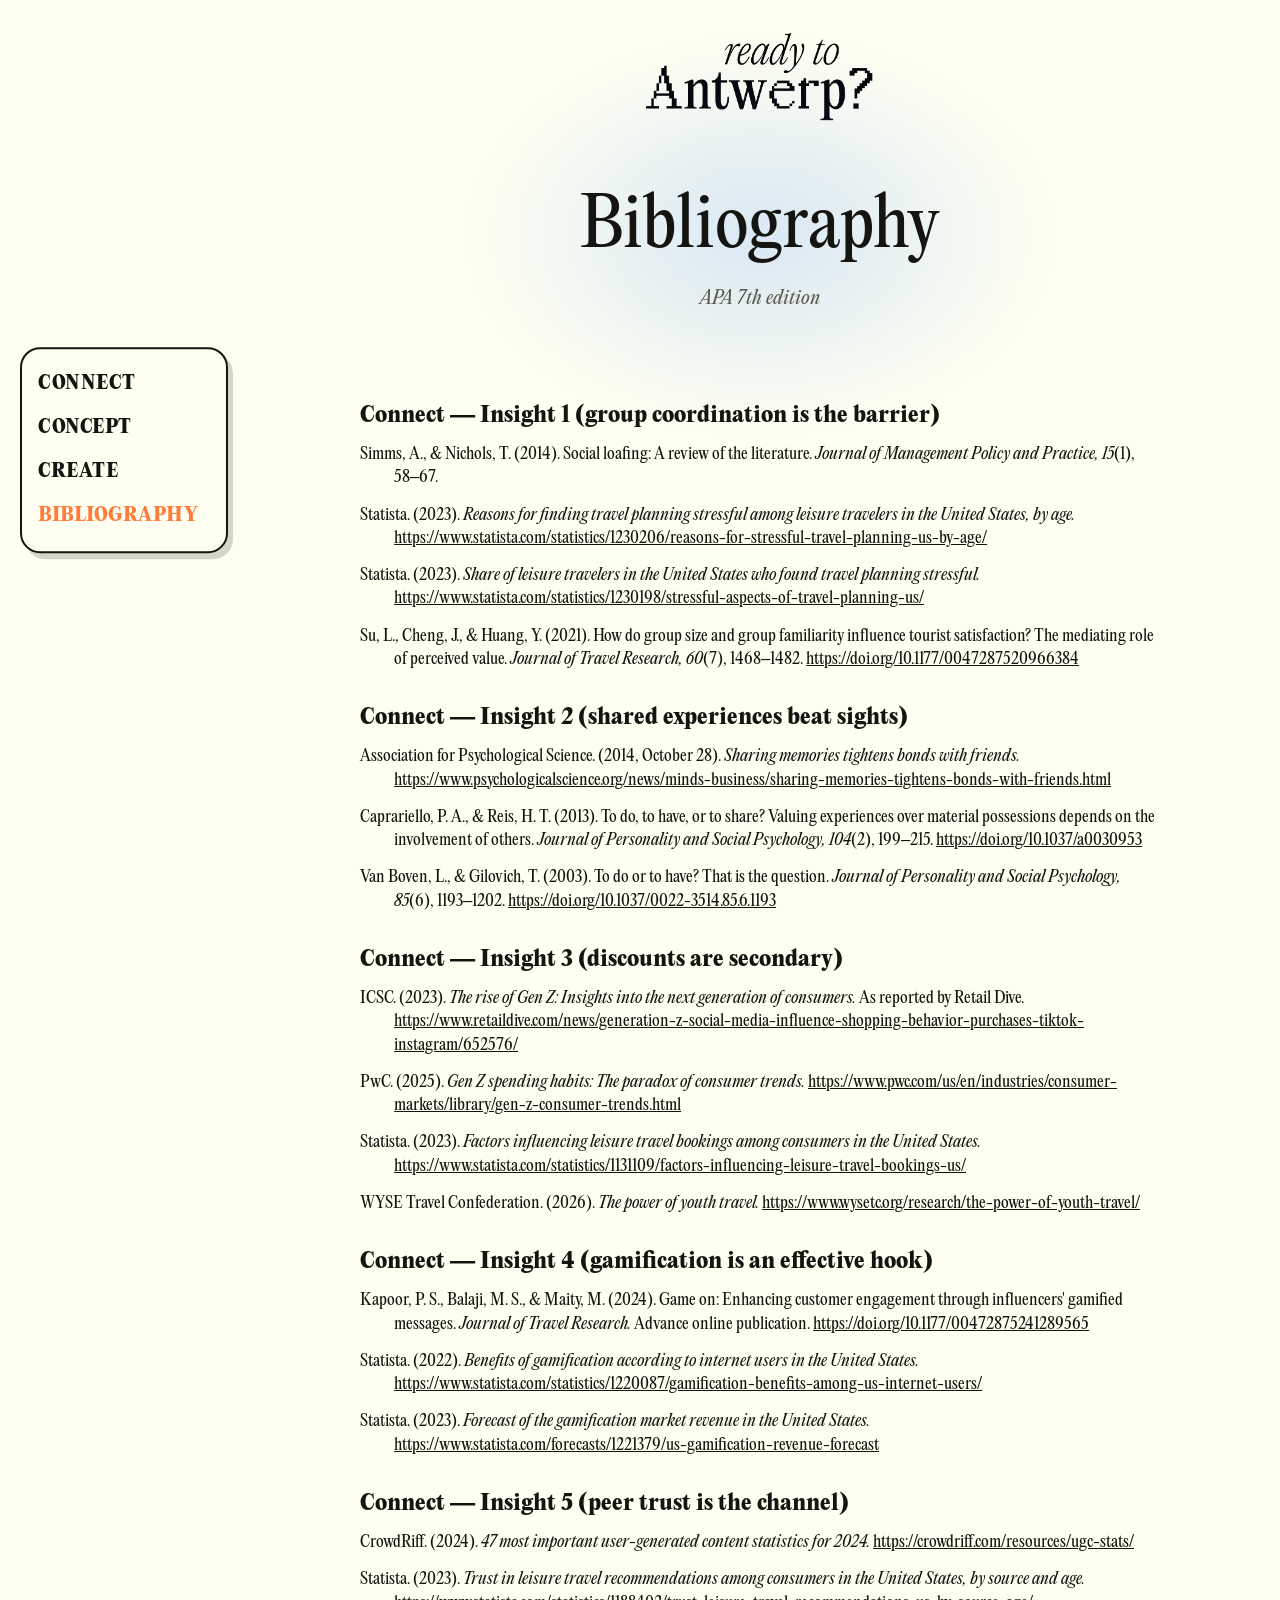
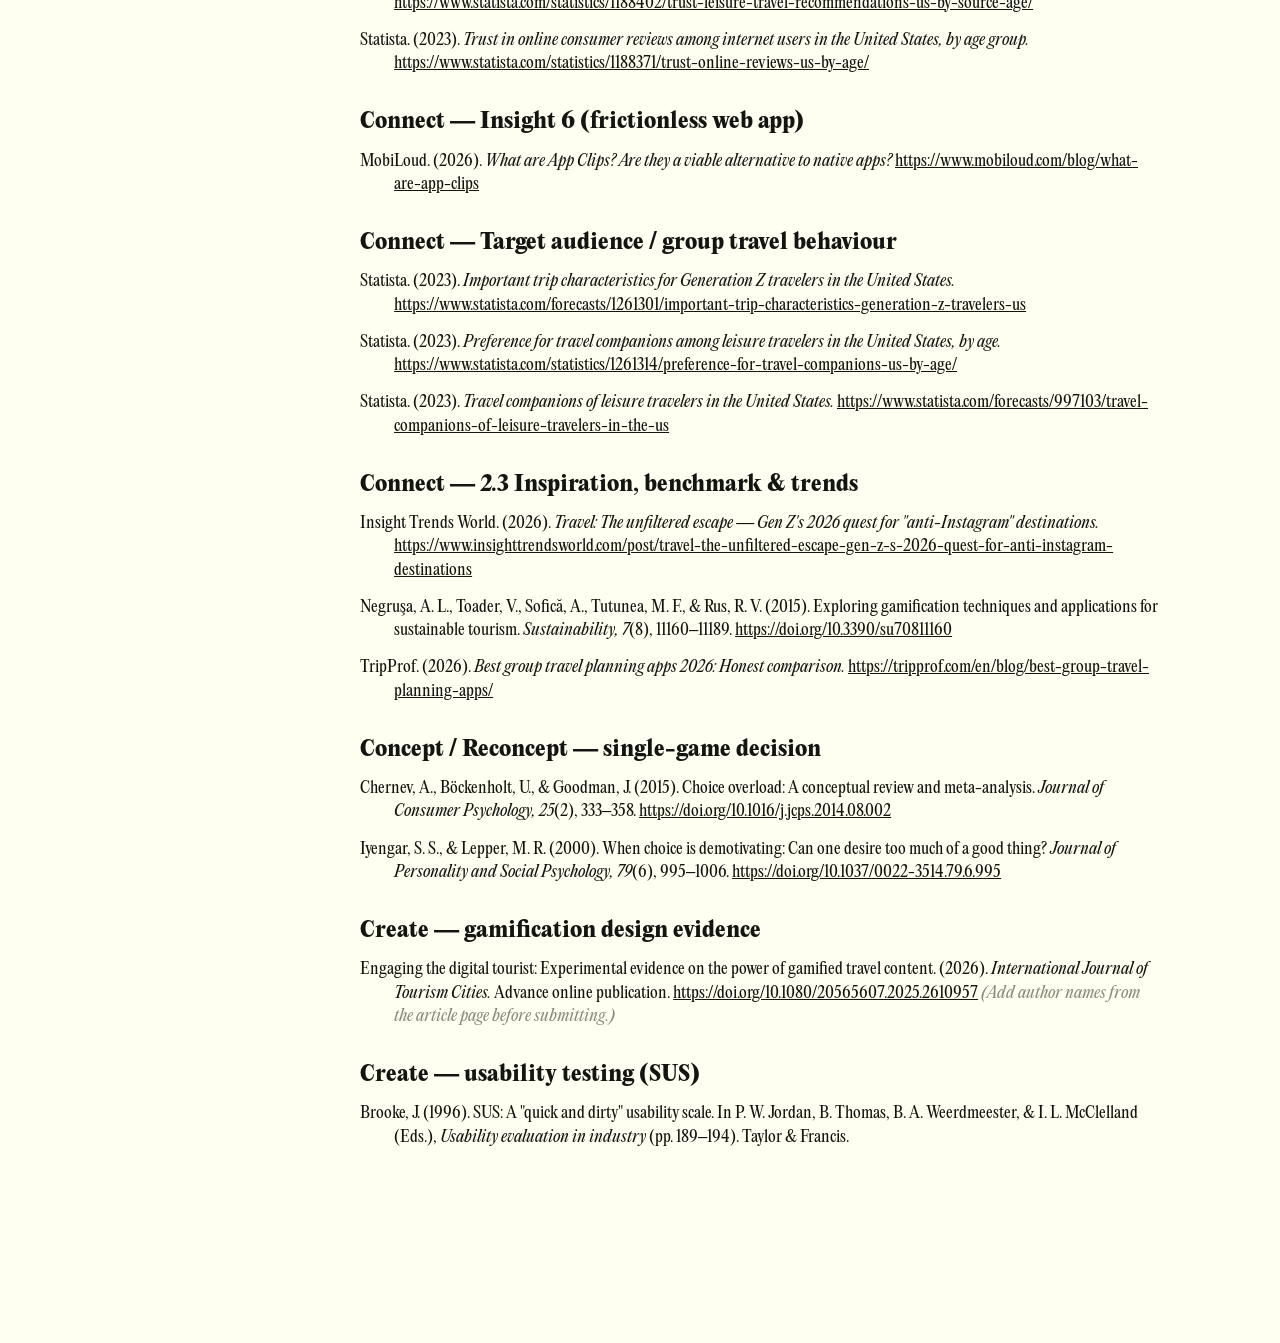
==== commit fc8bfc9a: "last review and feedback" ====
--- a/bibliography.html
+++ b/bibliography.html
@@ -26,6 +26,7 @@
         <li><a href="#briefing">Briefing / Problem</a></li>
         <li><a href="#the-goal">Current / desired situation</a></li>
         <li><a href="#stakeholders">Stakeholder and target audience</a></li>
+        <li><a href="#proces-card">Proces card</a></li>
         <li><a href="#field-research">Field research</a></li>
         <li><a href="#insight-cards">Insight cards</a></li>
         <li><a href="#research-2">Research 2.0</a></li>
@@ -54,6 +55,7 @@
         <li><a href="#feedback">Feedback &amp; improvements</a></li>
         <li><a href="#social-campaign">Social media campaign</a></li>
         <li><a href="#tangibles">Tangibles</a></li>
+        <li><a href="#conclusion">Conclusion</a></li>
         <li><a href="#next-steps">Next steps</a></li>
       </ul>
     </li>
--- a/assets/style.css
+++ b/assets/style.css
@@ -1,13 +1,13 @@
 /* ===========================================================================
    1. FONTS  (the two project fonts, loaded from the /fonts folder)
    =========================================================================== */
-@font-face{font-family:'Pixel';src:url('fonts/Pixelated-Regular.otf') format('opentype');font-display:swap;}
-@font-face{font-family:'Deco';src:url('fonts/Decorative-serif-Ultralight.otf') format('opentype');font-weight:200;font-style:normal;font-display:swap;}
-@font-face{font-family:'Deco';src:url('fonts/Decorative-serif-UltralightItalic.otf') format('opentype');font-weight:200;font-style:italic;font-display:swap;}
-@font-face{font-family:'Deco';src:url('fonts/Decorative-serif-Regular.otf') format('opentype');font-weight:400;font-style:normal;font-display:swap;}
-@font-face{font-family:'Deco';src:url('fonts/Decorative-serif-Italic.otf') format('opentype');font-weight:400;font-style:italic;font-display:swap;}
-@font-face{font-family:'Deco';src:url('fonts/Decorative-serif-Ultrabold.otf') format('opentype');font-weight:800;font-style:normal;font-display:swap;}
-@font-face{font-family:'Deco';src:url('fonts/Decorative-serif-UltraboldItalic.otf') format('opentype');font-weight:800;font-style:italic;font-display:swap;}
+@font-face{font-family:'Pixel';src:url('../fonts/Pixelated-Regular.otf') format('opentype');font-display:swap;}
+@font-face{font-family:'Deco';src:url('../fonts/Decorative-serif-Ultralight.otf') format('opentype');font-weight:200;font-style:normal;font-display:swap;}
+@font-face{font-family:'Deco';src:url('../fonts/Decorative-serif-UltralightItalic.otf') format('opentype');font-weight:200;font-style:italic;font-display:swap;}
+@font-face{font-family:'Deco';src:url('../fonts/Decorative-serif-Regular.otf') format('opentype');font-weight:400;font-style:normal;font-display:swap;}
+@font-face{font-family:'Deco';src:url('../fonts/Decorative-serif-Italic.otf') format('opentype');font-weight:400;font-style:italic;font-display:swap;}
+@font-face{font-family:'Deco';src:url('../fonts/Decorative-serif-Ultrabold.otf') format('opentype');font-weight:800;font-style:normal;font-display:swap;}
+@font-face{font-family:'Deco';src:url('../fonts/Decorative-serif-UltraboldItalic.otf') format('opentype');font-weight:800;font-style:italic;font-display:swap;}
 
 /* ===========================================================================
    2. DESIGN TOKENS  (the project palette)
@@ -484,7 +484,7 @@
    20. CREATE PAGE
    =========================================================================== */
 /* visual style 2x2 */
-.vs-grid{ display:grid; grid-template-columns:1fr 1fr; gap:24px 28px; max-width:960px; margin:20px auto 0; }
+.vs-grid{ display:grid; grid-template-columns:var(--vs-split, 1fr 1fr); gap:24px 28px; max-width:960px; margin:20px auto 0; }
 .vs-item{ background:var(--bg); border:2.5px solid var(--ink); border-radius:18px; padding:16px 18px; box-shadow:var(--shadow-sm); }
 .vs-item h4{ font-weight:800; font-size:17px; margin:0 0 12px; }
 .vs-item img{ width:100%; height:auto; display:block; }
@@ -504,7 +504,7 @@
 
 /* ---- Create tweaks: full-width visual items, bigger mockup, 2-col feedback ---- */
 .vs-item:nth-child(3), .vs-item:nth-child(4){ grid-column:1 / -1; }
-.create-feature{ max-width:min(520px,90%); }
+.create-feature{ max-width:min(800px,90%); }
 .fb-cols{ display:grid; grid-template-columns:var(--split, 1fr 1fr); gap:26px; align-items:center; margin-top:14px; }
 .fb-side{ display:flex; flex-direction:column; gap:14px; justify-content:center; }
 .fb-side .prose{ max-width:none; margin:0; text-align:left; }
@@ -524,3 +524,34 @@
 .ref em{ font-style:italic; }
 .ref a{ text-decoration:underline; word-break:break-word; }
 .ref-note{ font-style:italic; color:#8a8a7a; }
+
+/* ---- late tweaks ---- */
+/* subsection titles in the pixel display font (Pixelated-Regular.otf) */
+.h-mid{ font-family:'Pixel', monospace; }
+/* visual style: remove the card boxes, keep just label + image */
+.vs-item{ background:none; border:0; box-shadow:none; padding:0; }
+/* rotate the 'click' hint beside the assumptions accordion */
+.click-hint{ transform:rotate(-180deg); }
+
+/* a bit more vertical space between the visual-style rows */
+.vs-grid{ row-gap:100px; }
+
+/* gamification cards: image source line at the bottom */
+.gcard-src{ margin:14px 0 0; font-size:12.5px; line-height:1.4; color:#8a8a7a; }
+.gcard-src a{ text-decoration:underline; word-break:break-all; color:inherit; }
+
+/* ---- proces card section + phone captions ---- */
+.proces-title{ display:flex; align-items:center; gap:14px; }
+.proces-car{ width:clamp(60px,7vw,84px); flex:0 0 auto; }
+.proces-img{ width:100%; display:block; margin:18px auto 0; }
+.phone-fig{ margin:0; display:flex; flex-direction:column; align-items:center; }
+.phone-cap{ margin-top:8px; font-size:11.5px; line-height:1.3; color:#8a8a7a; text-align:center; max-width:198px; }
+
+/* proces card title centered like the other section titles + bigger car; captions lower */
+.proces-title{ justify-content:center; }
+.proces-car{ width:clamp(72px,10vw,120px); }
+.phone-cap{ margin-top:18px; }
+
+/* insight cards: small right-aligned source under each quote */
+.insight{ flex-direction:column; gap:6px; }
+.insight-src{ align-self:flex-end; text-align:right; font-size:15px; font-style:italic; line-height:1.25; }
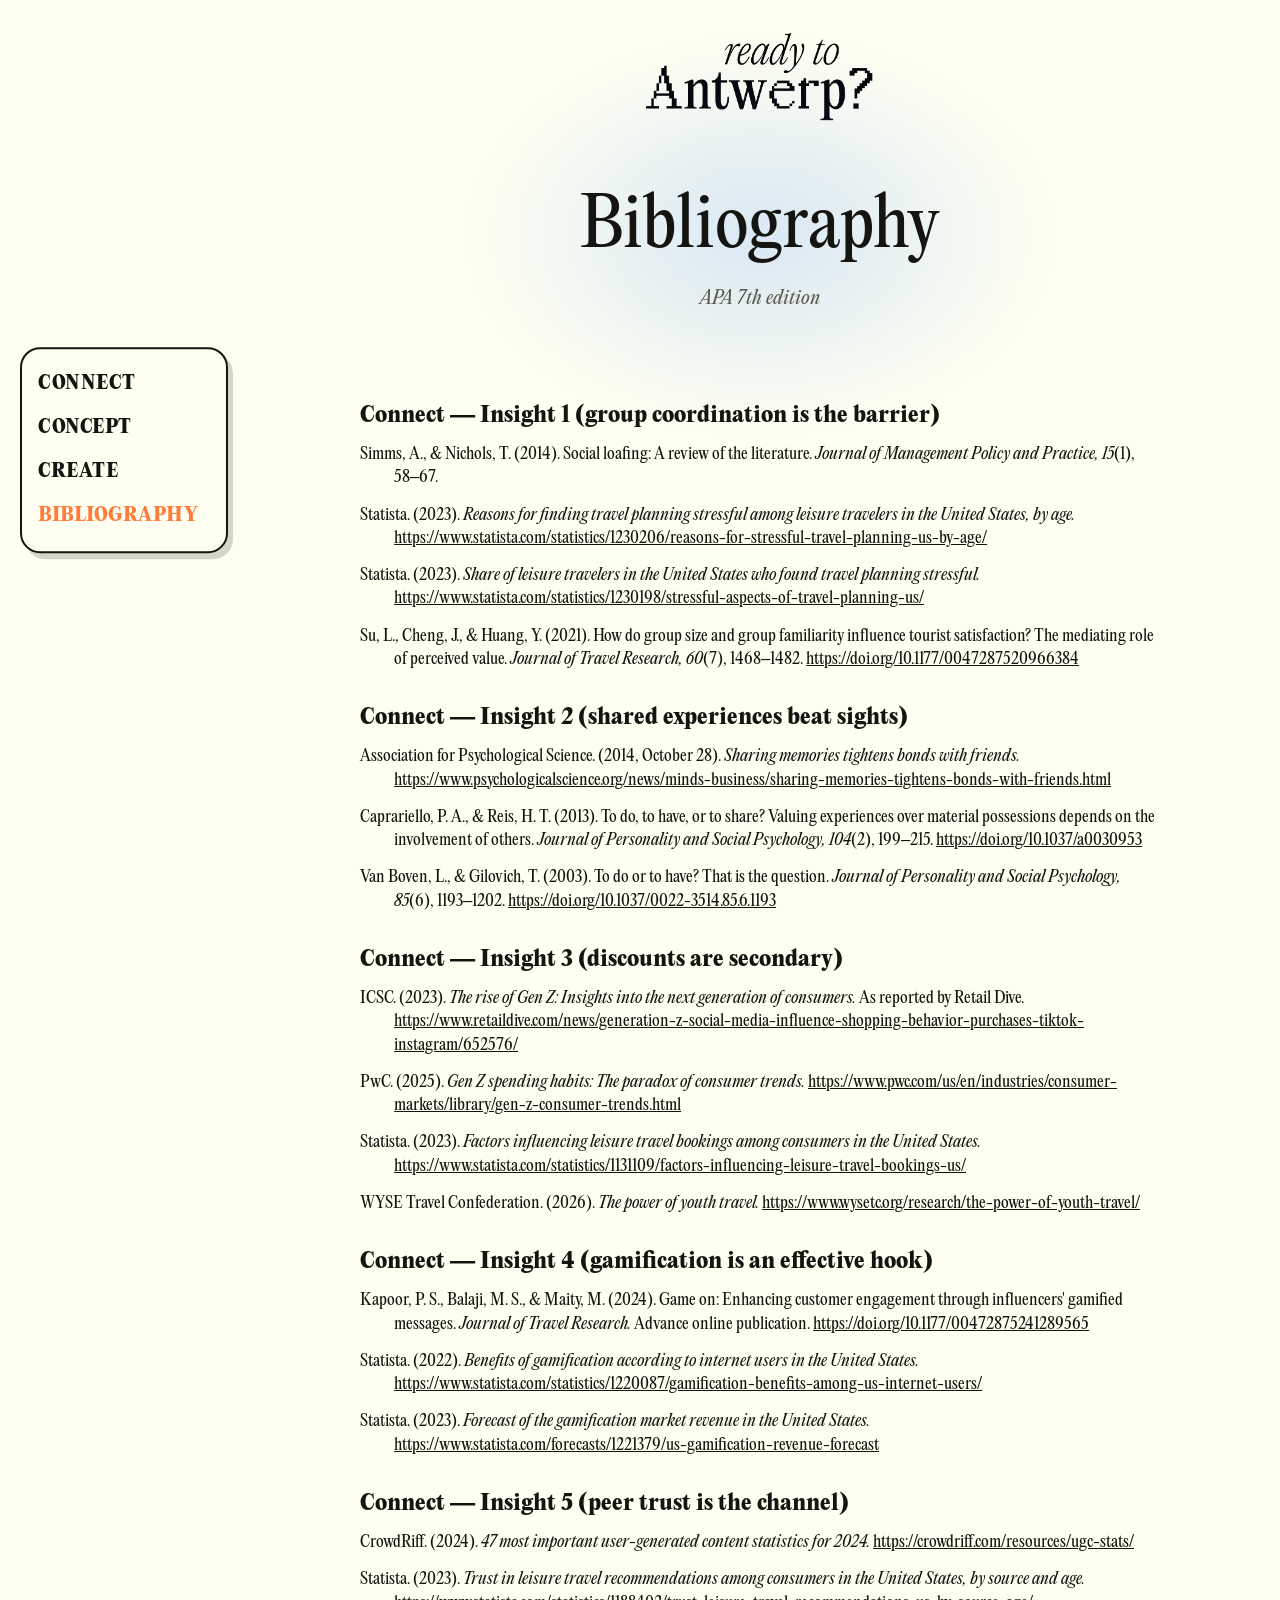
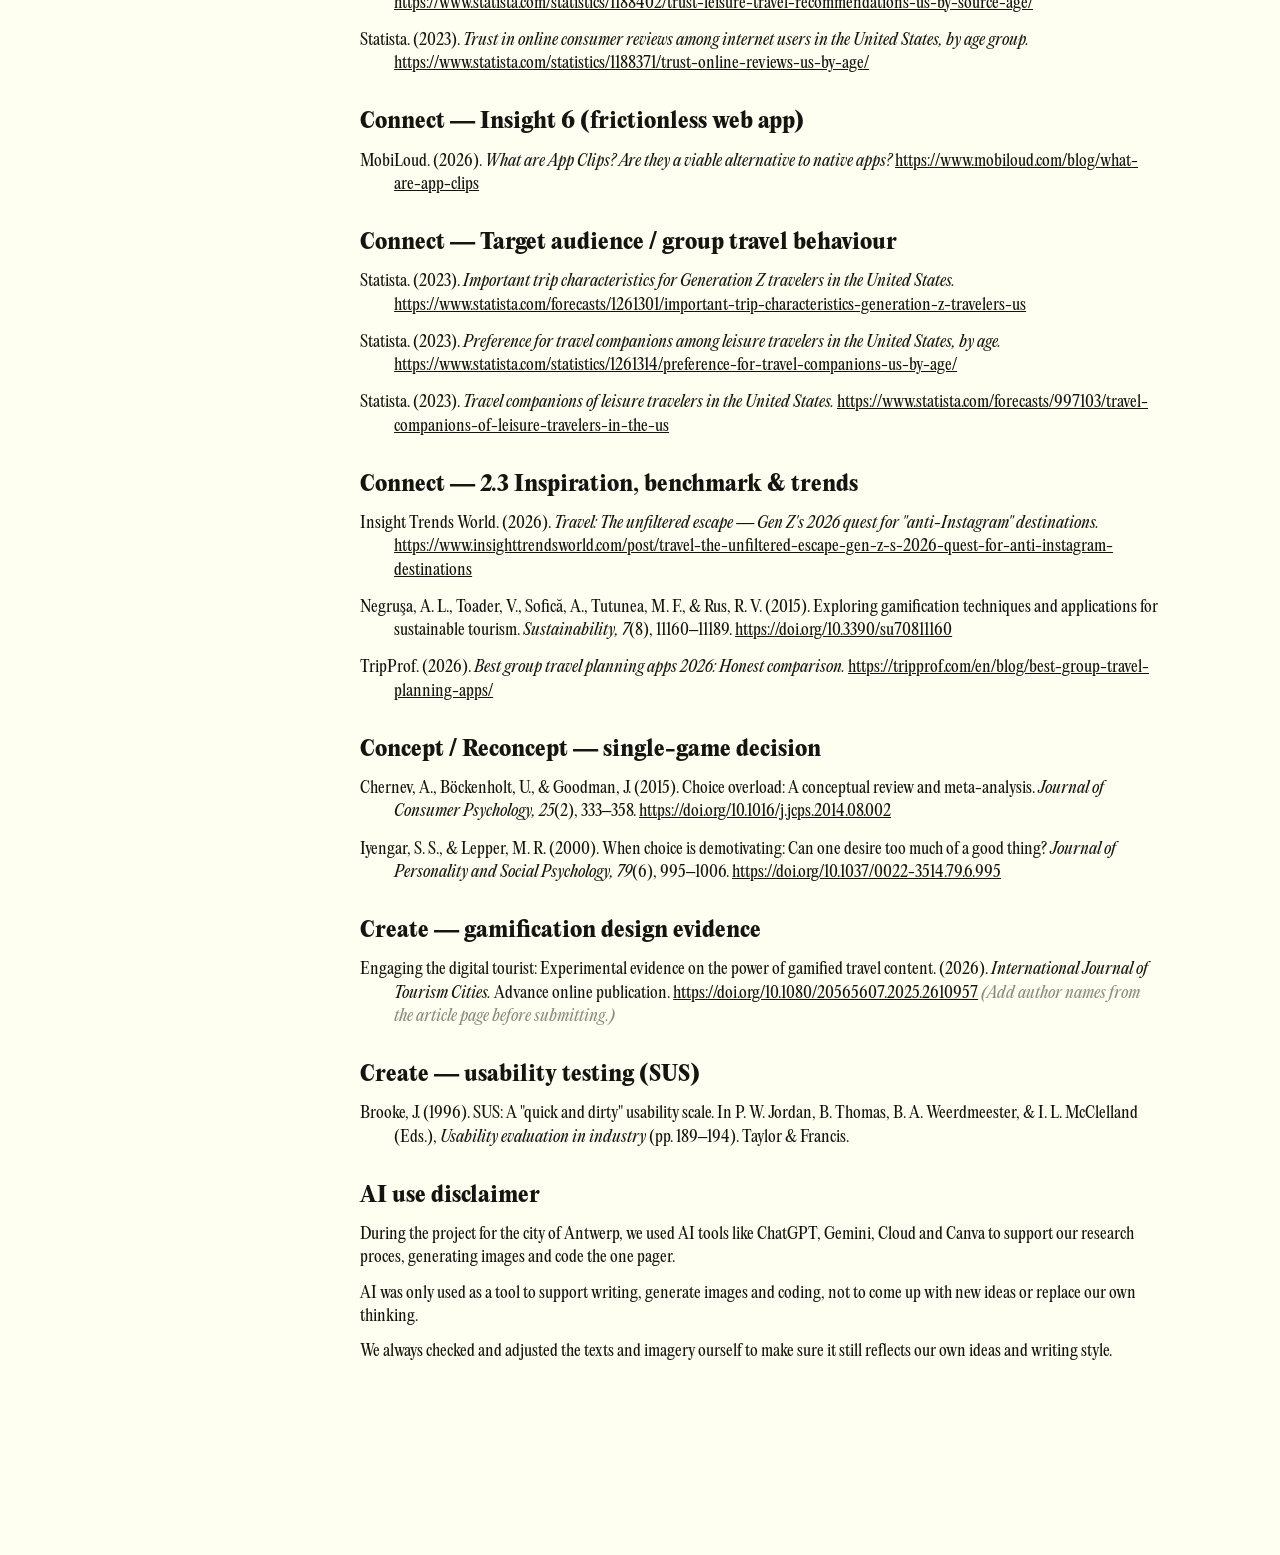
==== commit e3f0c735: "Ai disclaimer" ====
--- a/bibliography.html
+++ b/bibliography.html
@@ -135,6 +135,11 @@
       <h3 class="bib-h">Create — usability testing (SUS)</h3>
       <p class="ref">Brooke, J. (1996). SUS: A "quick and dirty" usability scale. In P. W. Jordan, B. Thomas, B. A. Weerdmeester, &amp; I. L. McClelland (Eds.), <em>Usability evaluation in industry</em> (pp. 189–194). Taylor &amp; Francis.</p>
 
+      <h3 class="bib-h">AI use disclaimer</h3>
+      <p class="bib-note">During the project for the city of Antwerp, we used AI tools like ChatGPT, Gemini, Cloud and Canva to support our research proces, generating images and code the one pager.</p>
+      <p class="bib-note">AI was only used as a tool to support writing, generate images and coding, not to come up with new ideas or replace our own thinking.</p>
+      <p class="bib-note">We always checked and adjusted the texts and imagery ourself to make sure it still reflects our own ideas and writing style.</p>
+
     </div>
   </section>
 
--- a/assets/style.css
+++ b/assets/style.css
@@ -555,3 +555,6 @@
 /* insight cards: small right-aligned source under each quote */
 .insight{ flex-direction:column; gap:6px; }
 .insight-src{ align-self:flex-end; text-align:right; font-size:15px; font-style:italic; line-height:1.25; }
+
+/* bibliography: plain paragraph (AI disclaimer) */
+.bib-note{ margin:0 0 12px; font-size:15.5px; line-height:1.5; }
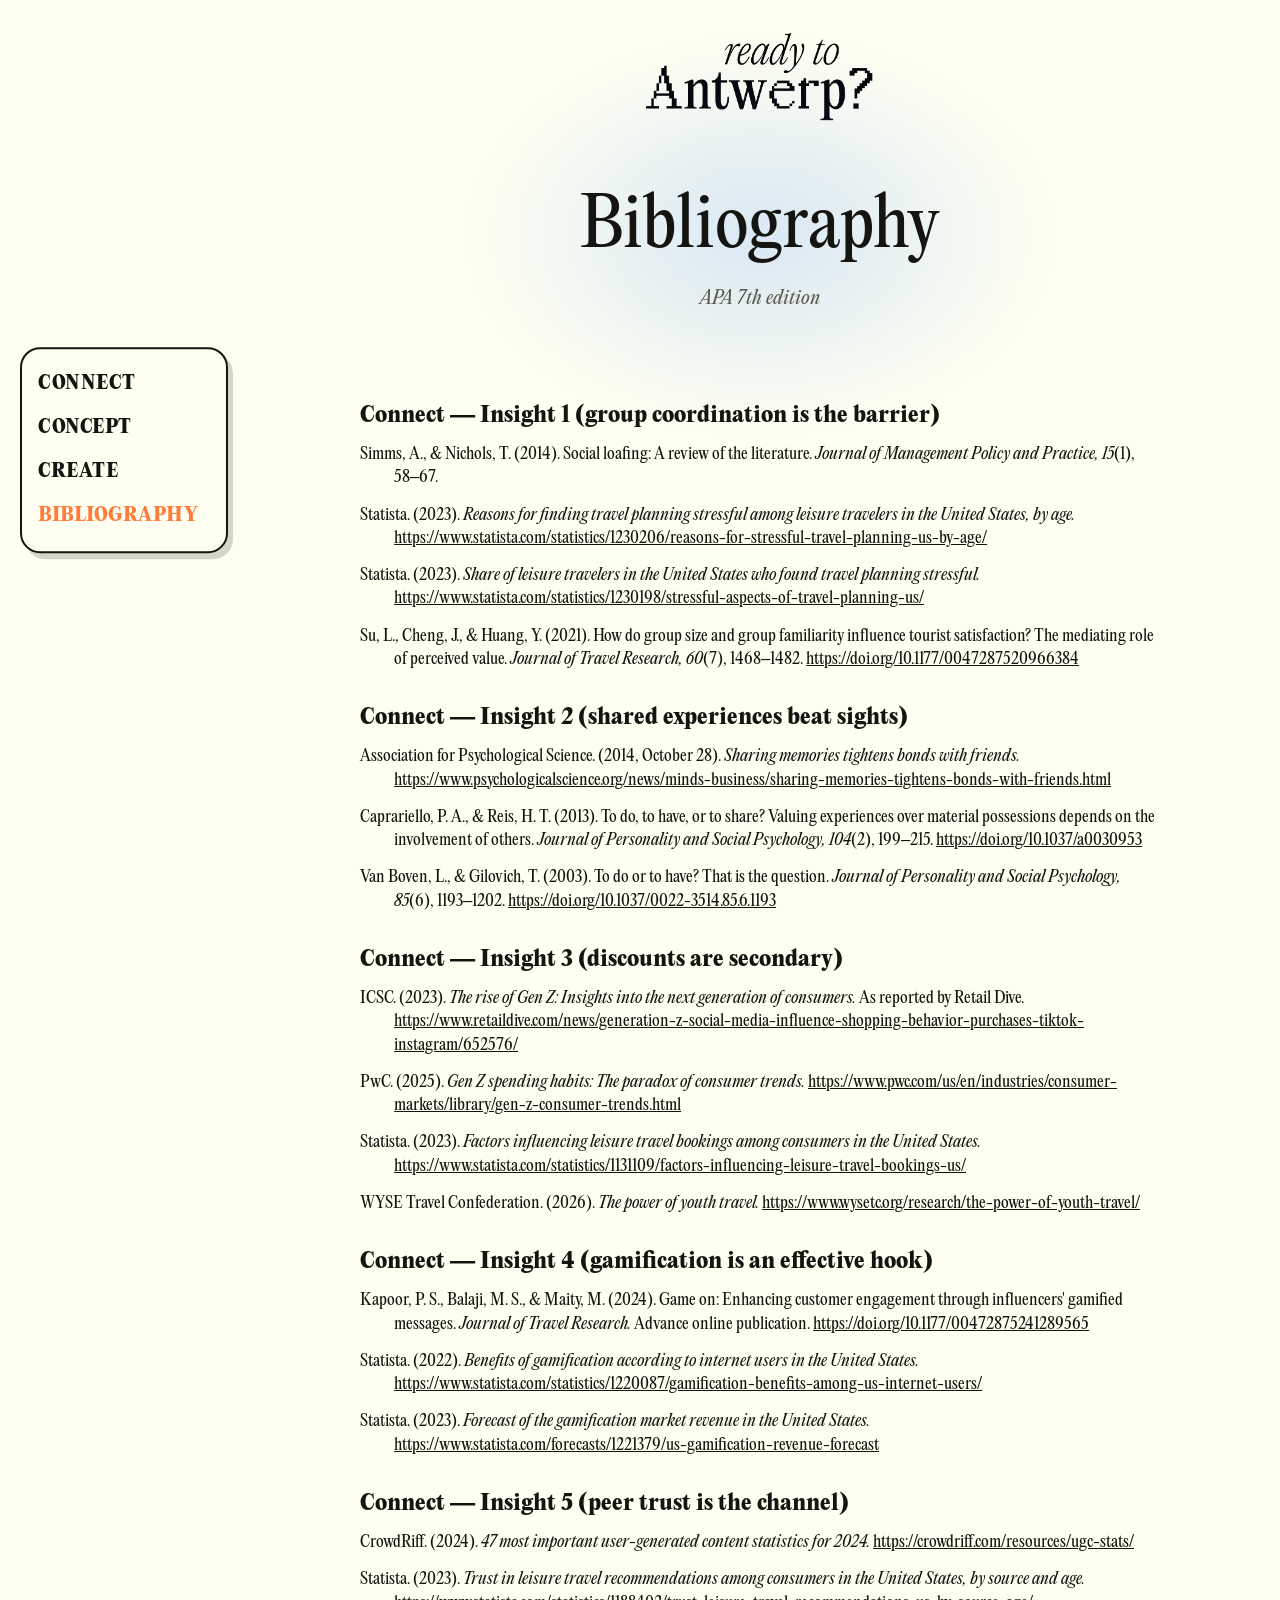
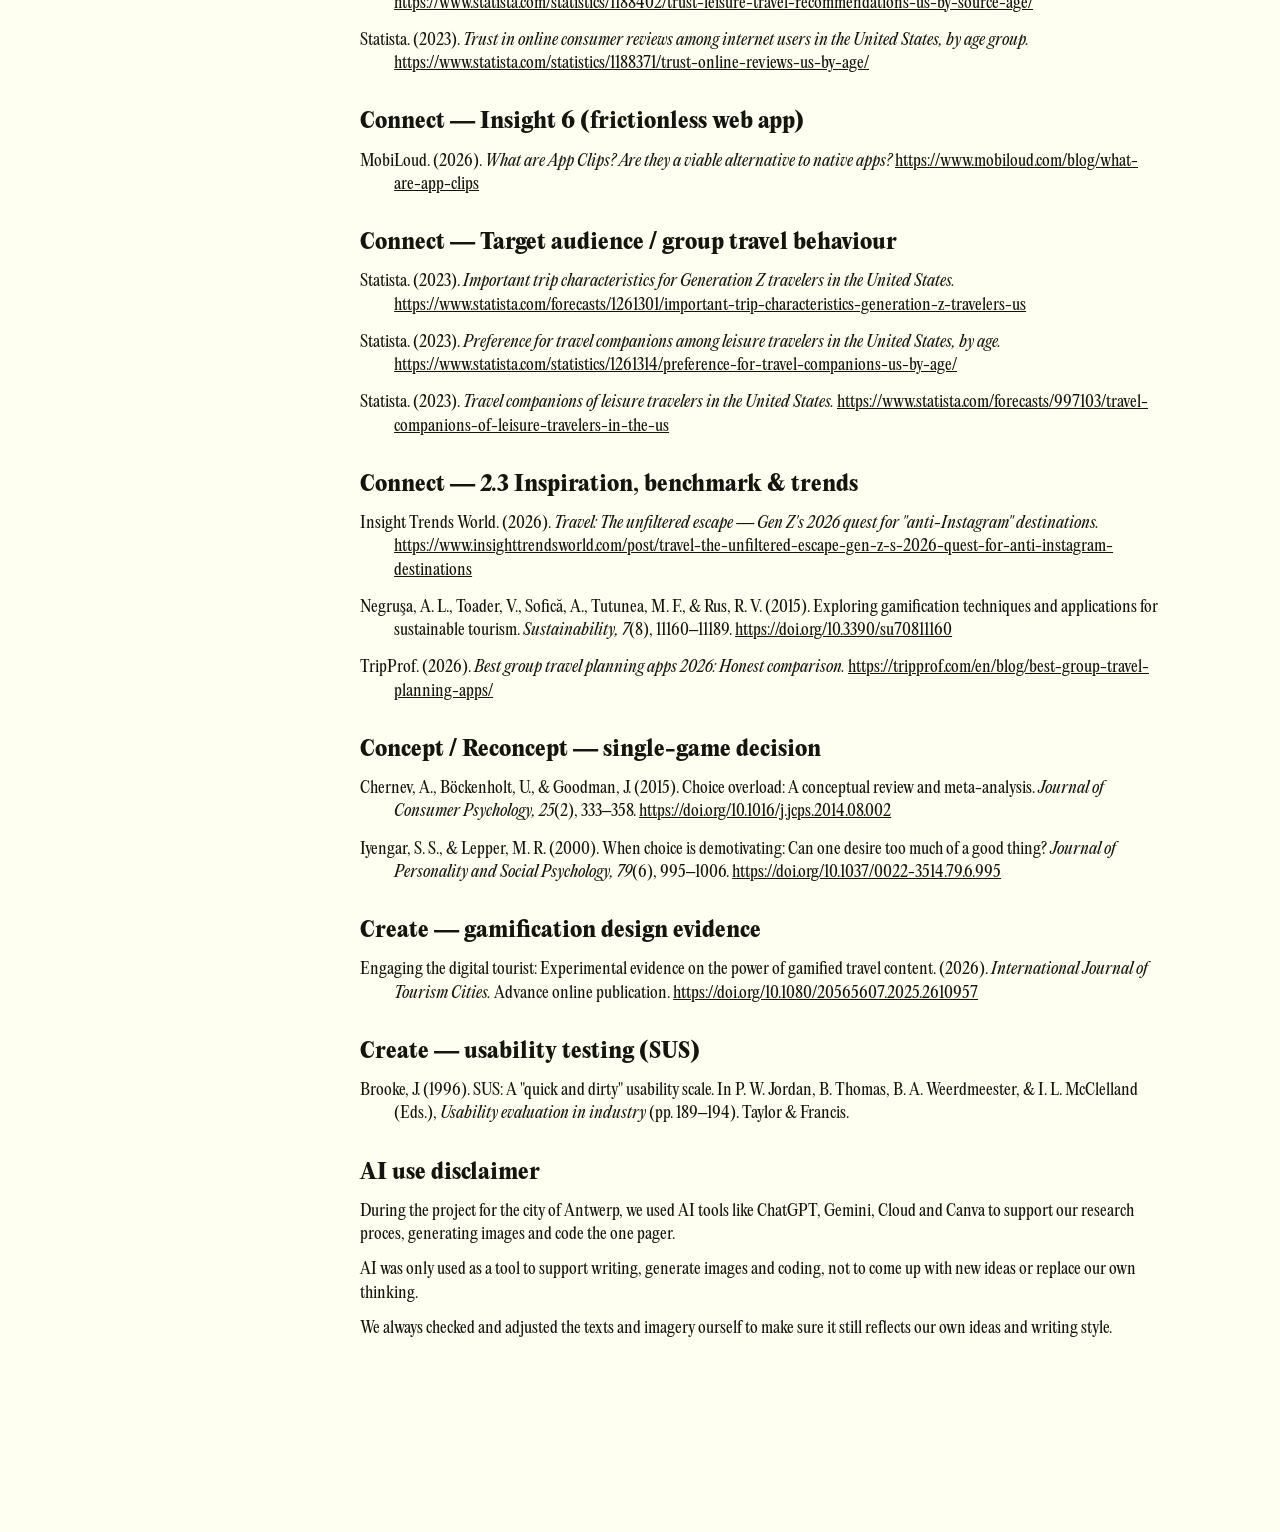
==== commit 935c6b87: "refuso" ====
--- a/bibliography.html
+++ b/bibliography.html
@@ -130,7 +130,7 @@
       <p class="ref">Iyengar, S. S., &amp; Lepper, M. R. (2000). When choice is demotivating: Can one desire too much of a good thing? <em>Journal of Personality and Social Psychology, 79</em>(6), 995–1006. <a href="https://doi.org/10.1037/0022-3514.79.6.995">https://doi.org/10.1037/0022-3514.79.6.995</a></p>
 
       <h3 class="bib-h">Create — gamification design evidence</h3>
-      <p class="ref">Engaging the digital tourist: Experimental evidence on the power of gamified travel content. (2026). <em>International Journal of Tourism Cities.</em> Advance online publication. <a href="https://doi.org/10.1080/20565607.2025.2610957">https://doi.org/10.1080/20565607.2025.2610957</a> <span class="ref-note">(Add author names from the article page before submitting.)</span></p>
+      <p class="ref">Engaging the digital tourist: Experimental evidence on the power of gamified travel content. (2026). <em>International Journal of Tourism Cities.</em> Advance online publication. <a href="https://doi.org/10.1080/20565607.2025.2610957">https://doi.org/10.1080/20565607.2025.2610957</a></p>
 
       <h3 class="bib-h">Create — usability testing (SUS)</h3>
       <p class="ref">Brooke, J. (1996). SUS: A "quick and dirty" usability scale. In P. W. Jordan, B. Thomas, B. A. Weerdmeester, &amp; I. L. McClelland (Eds.), <em>Usability evaluation in industry</em> (pp. 189–194). Taylor &amp; Francis.</p>
